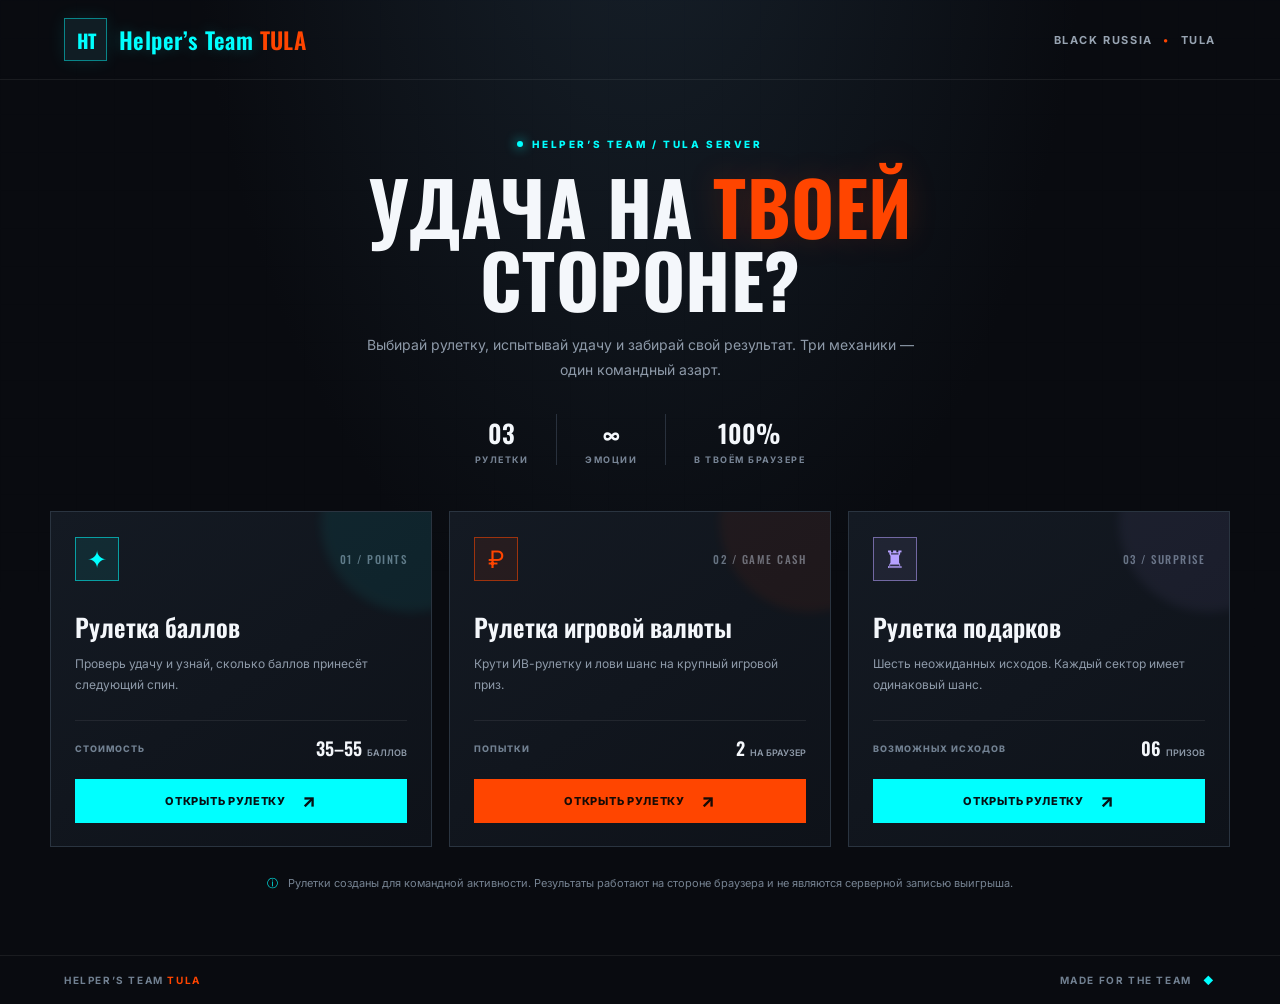
==== index.html @ ea2388be "Initial commit" ====
<!doctype html>
<html lang="ru">
<head>
  <meta charset="utf-8"><meta name="viewport" content="width=device-width,initial-scale=1">
  <meta name="theme-color" content="#090b10"><meta name="description" content="Helper’s Team TULA — игровые рулетки команды помощников BLACK RUSSIA TULA.">
  <title>Helper’s Team TULA — рулетки</title><link rel="stylesheet" href="css/style.css">
  <link rel="preconnect" href="https://fonts.googleapis.com"><link href="https://fonts.googleapis.com/css2?family=Oswald:wght@400;500;600;700&family=Inter:wght@400;500;600;700&display=swap" rel="stylesheet">
  <script defer src="js/main.js"></script>
</head>
<body>
<header class="site-header"><a class="brand" href="index.html" aria-label="Helper’s Team TULA — главная"><span class="logo-slot"><img src="assets/logo.png" alt="Логотип команды" onerror="this.style.display='none';this.nextElementSibling.style.display='grid'"><span class="logo-fallback">HT</span></span><span class="brand-name"><span>Helper’s Team</span> <b>TULA</b></span></a><span class="header-tag">BLACK RUSSIA <i>•</i> TULA</span></header>
<main class="home-wrap">
  <section class="hero"><div class="eyebrow"><span class="pulse"></span> HELPER’S TEAM / TULA SERVER</div><h1>УДАЧА НА <span>ТВОЕЙ</span><br>СТОРОНЕ?</h1><p class="hero-copy">Выбирай рулетку, испытывай удачу и забирай свой результат. Три механики — один командный азарт.</p><div class="hero-stats"><div><strong>03</strong><span>РУЛЕТКИ</span></div><div><strong>∞</strong><span>ЭМОЦИИ</span></div><div><strong>100%</strong><span>В ТВОЁМ БРАУЗЕРЕ</span></div></div></section>
  <section class="roulette-grid" aria-label="Выбор рулетки">
    <article class="roulette-card points-card"><div class="card-top"><span class="card-icon">✦</span><span class="card-index">01 / POINTS</span></div><h2>Рулетка баллов</h2><p>Проверь удачу и узнай, сколько баллов принесёт следующий спин.</p><div class="card-meta"><span>СТОИМОСТЬ</span><strong>35–55 <small>БАЛЛОВ</small></strong></div><a class="button button-cyan" href="points.html">Открыть рулетку <span>↗</span></a></article>
    <article class="roulette-card currency-card"><div class="card-top"><span class="card-icon">₽</span><span class="card-index">02 / GAME CASH</span></div><h2>Рулетка игровой валюты</h2><p>Крути ИВ-рулетку и лови шанс на крупный игровой приз.</p><div class="card-meta"><span>ПОПЫТКИ</span><strong>2 <small>НА БРАУЗЕР</small></strong></div><a class="button button-orange" href="currency.html">Открыть рулетку <span>↗</span></a></article>
    <article class="roulette-card gifts-card"><div class="card-top"><span class="card-icon">♜</span><span class="card-index">03 / SURPRISE</span></div><h2>Рулетка подарков</h2><p>Шесть неожиданных исходов. Каждый сектор имеет одинаковый шанс.</p><div class="card-meta"><span>ВОЗМОЖНЫХ ИСХОДОВ</span><strong>06 <small>ПРИЗОВ</small></strong></div><a class="button button-cyan" href="gifts.html">Открыть рулетку <span>↗</span></a></article>
  </section>
  <p class="home-note"><span>ⓘ</span> Рулетки созданы для командной активности. Результаты работают на стороне браузера и не являются серверной записью выигрыша.</p>
</main><footer class="site-footer"><span>HELPER’S TEAM <b>TULA</b></span><span>MADE FOR THE TEAM <i>◆</i></span></footer>
</body></html>
---- css/style.css ----
:root{--bg:#090b10;--panel:#11151d;--panel2:#151b24;--cyan:#00ffff;--orange:#ff4500;--white:#f4f7fb;--muted:#8e9aa9;--line:#29313d;--font-head:'Oswald',Impact,sans-serif;--font-body:'Inter',Arial,sans-serif}*{box-sizing:border-box}html{scroll-behavior:smooth}body{margin:0;background:radial-gradient(ellipse at 50% -20%,#17212b 0,transparent 50%),var(--bg);color:var(--white);font-family:var(--font-body);min-height:100vh;display:flex;flex-direction:column}body:before{content:"";position:fixed;inset:0;pointer-events:none;opacity:.18;background-image:linear-gradient(#202a351f 1px,transparent 1px),linear-gradient(90deg,#202a351f 1px,transparent 1px);background-size:38px 38px;mask-image:linear-gradient(to bottom,black,transparent 80%)}a{color:inherit;text-decoration:none}button{font:inherit}.site-header,.site-footer{position:relative;z-index:1;display:flex;align-items:center;justify-content:space-between;padding:18px clamp(18px,5vw,72px);border-bottom:1px solid #ffffff12}.site-footer{margin-top:auto;border-top:1px solid #ffffff12;border-bottom:0;color:#718091;font-size:10px;font-weight:700;letter-spacing:1.6px}.site-footer b{color:var(--orange)}.site-footer i{color:var(--cyan);font-style:normal;margin-left:8px}.brand{display:flex;align-items:center;gap:12px}.logo-slot{width:43px;height:43px;border:1px solid #00ffff75;background:#101d24;display:grid;place-items:center;position:relative;overflow:hidden;flex:none;box-shadow:0 0 18px #00ffff18}.logo-slot img{width:100%;height:100%;object-fit:contain}.logo-fallback{display:none;place-items:center;color:var(--cyan);font:700 19px var(--font-head);letter-spacing:-1px}.brand-name{font:600 clamp(17px,2vw,23px) var(--font-head);letter-spacing:.4px}.brand-name span{color:var(--cyan);text-shadow:0 0 15px #00ffff35}.brand-name b{color:var(--orange);font-weight:600}.header-tag,.back-link{font-size:11px;letter-spacing:1.6px;font-weight:700;color:#98a4b2}.header-tag i{font-style:normal;color:var(--orange);padding:0 6px}.back-link{border:1px solid var(--line);padding:11px 15px;transition:.2s}.back-link:hover{border-color:var(--cyan);color:var(--cyan)}.home-wrap,.page-wrap{position:relative;z-index:1;width:min(1180px,calc(100% - 40px));margin:0 auto;padding:58px 0 62px}.hero{max-width:720px;margin:0 auto 46px;text-align:center}.eyebrow{color:var(--cyan);font-size:10px;font-weight:800;letter-spacing:2.6px;display:flex;align-items:center;justify-content:center;gap:9px}.pulse{width:6px;height:6px;border-radius:50%;background:var(--cyan);box-shadow:0 0 12px var(--cyan)}h1,h2,p{margin-top:0}.hero h1,.page-heading h1{font:700 clamp(40px,7vw,74px)/.98 var(--font-head);letter-spacing:.5px;margin:20px 0 17px}.hero h1 span{color:var(--orange);text-shadow:0 0 30px #ff45002b}.hero-copy,.page-heading p{color:var(--muted);font-size:14px;line-height:1.8;max-width:560px;margin:0 auto}.hero-stats{display:flex;justify-content:center;gap:0;margin-top:32px}.hero-stats div{padding:0 28px;border-right:1px solid var(--line);display:flex;flex-direction:column;gap:3px}.hero-stats div:last-child{border:0}.hero-stats strong{font:600 25px var(--font-head);color:var(--white)}.hero-stats span{font-size:9px;color:#788596;letter-spacing:1.5px;font-weight:700}.roulette-grid{display:grid;grid-template-columns:repeat(3,minmax(0,1fr));gap:17px}.roulette-card{--glow:var(--cyan);background:linear-gradient(145deg,#141a23,#0e1219);border:1px solid #2a3440;padding:25px 24px 23px;position:relative;overflow:hidden;transition:transform .25s,border-color .25s,box-shadow .25s;display:flex;flex-direction:column;min-height:320px}.roulette-card:before{content:"";position:absolute;top:-80px;right:-70px;width:180px;height:180px;border-radius:50%;background:var(--glow);opacity:.06;filter:blur(5px);transition:opacity .25s}.roulette-card:hover{transform:translateY(-6px);border-color:var(--glow);box-shadow:0 12px 35px #0008,0 0 22px color-mix(in srgb,var(--glow) 12%,transparent)}.roulette-card:hover:before{opacity:.16}.currency-card{--glow:var(--orange)}.gifts-card{--glow:#b6a1ff}.card-top{display:flex;justify-content:space-between;align-items:center}.card-icon{display:grid;place-items:center;width:44px;height:44px;border:1px solid color-mix(in srgb,var(--glow) 55%,transparent);color:var(--glow);font-size:24px;background:color-mix(in srgb,var(--glow) 8%,transparent)}.card-index{font:500 11px var(--font-head);letter-spacing:1.5px;color:#667382}.roulette-card h2{font:600 25px var(--font-head);margin:27px 0 9px}.roulette-card p{color:var(--muted);font-size:12px;line-height:1.7;margin-bottom:24px;min-height:42px}.card-meta{display:flex;justify-content:space-between;align-items:center;border-top:1px solid #ffffff12;padding:14px 0 18px;margin-top:auto}.card-meta>span{font-size:9px;color:#718091;font-weight:800;letter-spacing:1px}.card-meta strong{font:600 18px var(--font-head)}.card-meta small{font:600 9px var(--font-body);color:var(--muted)}.button{border:1px solid var(--cyan);background:var(--cyan);color:#071115;min-height:44px;padding:12px 16px;display:inline-flex;justify-content:center;align-items:center;gap:16px;font-size:11px;font-weight:800;letter-spacing:.7px;text-transform:uppercase;cursor:pointer;transition:transform .2s,box-shadow .2s,background .2s,color .2s}.button span{font-size:18px;line-height:10px}.button:hover:not(:disabled){transform:translateY(-2px);box-shadow:0 0 24px #00ffff30}.button:active:not(:disabled){transform:translateY(0)}.button:focus-visible,.type-card:focus-visible,.back-link:focus-visible,a:focus-visible,.modal-close:focus-visible{outline:2px solid #fff;outline-offset:4px}.button-orange{background:var(--orange);border-color:var(--orange);color:#170b06}.button-orange:hover:not(:disabled){box-shadow:0 0 24px #ff450035}.button:disabled{opacity:.35;cursor:not-allowed;filter:grayscale(.5)}.home-note{color:#768392;font-size:11px;line-height:1.6;text-align:center;margin:28px 0 0}.home-note span{color:var(--cyan);margin-right:7px}.page-wrap{padding-top:45px}.page-heading{text-align:center;margin-bottom:32px}.page-heading .eyebrow{justify-content:center}.page-heading h1{font-size:clamp(36px,5.5vw,56px);margin:13px 0}.cyan-text{color:var(--cyan);text-shadow:0 0 22px #00ffff20}.orange-text{color:var(--orange);text-shadow:0 0 22px #ff450020}.orange-eyebrow{color:var(--orange)}.type-grid{display:grid;grid-template-columns:repeat(3,minmax(0,1fr));gap:12px;margin-bottom:20px}.type-card{border:1px solid var(--line);background:#10151d;color:var(--white);text-align:left;padding:19px 20px;cursor:pointer;min-width:0;transition:.2s;position:relative}.type-card:hover{border-color:#6d7b8b;background:#141b24}.type-card.selected{border-color:var(--cyan);background:linear-gradient(140deg,#0c2529,#111820);box-shadow:inset 0 0 0 1px #00ffff22,0 0 20px #00ffff0b}.orange-type.selected{border-color:var(--orange);background:linear-gradient(140deg,#2b1710,#111820);box-shadow:inset 0 0 0 1px #ff450022}.type-label{display:block;font-size:9px;font-weight:800;letter-spacing:1.7px;color:var(--cyan);margin-bottom:12px}.orange-type .type-label{color:var(--orange)}.type-card strong{display:block;font:600 29px var(--font-head);margin-bottom:5px}.type-card strong small{font:600 10px var(--font-body);color:var(--muted)}.type-card>span:nth-of-type(2){font-size:11px;color:#c0c8d1}.type-card p{font-size:11px;color:var(--muted);line-height:1.6;margin:12px 0 0}.game-layout{display:grid;grid-template-columns:minmax(0,1.55fr) minmax(260px,.85fr);gap:18px}.game-panel,.rules-panel,.gift-control{background:linear-gradient(145deg,#141a23,#0e1219);border:1px solid #29333f;padding:24px}.panel-label{font-size:9px;font-weight:800;letter-spacing:1.8px;color:#7d8998;display:flex;justify-content:space-between;gap:12px;align-items:center}.live-dot{font-size:9px;color:var(--cyan);white-space:nowrap}.orange-live{color:var(--orange)}.number-stage{height:285px;position:relative;display:flex;flex-direction:column;align-items:center;justify-content:center;overflow:hidden;margin:14px 0}.stage-ring{position:absolute;width:235px;height:235px;border:1px solid #00ffff2c;border-radius:50%;box-shadow:inset 0 0 45px #00ffff08,0 0 35px #00ffff08}.stage-ring:before,.stage-ring:after{content:"";position:absolute;inset:13px;border:1px dashed #00ffff2b;border-radius:50%}.stage-ring:after{inset:29px;border-style:solid;border-color:#00ffff14}.orange-stage .stage-ring{border-color:#ff45003b;box-shadow:inset 0 0 45px #ff450008,0 0 35px #ff450008}.orange-stage .stage-ring:before{border-color:#ff45002b}.stage-value{position:relative;z-index:1;font:700 clamp(58px,8vw,88px)/1 var(--font-head);color:var(--cyan);text-shadow:0 0 28px #00ffff4a;max-width:100%;overflow-wrap:anywhere;text-align:center}.currency-value{color:var(--orange);text-shadow:0 0 28px #ff45004a;font-size:clamp(42px,6vw,68px)}.stage-caption{position:relative;z-index:1;font-size:9px;letter-spacing:2.3px;color:#9ba7b5;font-weight:800;margin-top:13px}.stage-ticker{position:relative;z-index:1;margin-top:22px;font:500 10px var(--font-head);letter-spacing:2px;color:#647383}.spinning .stage-ring{animation:orbit 1s linear infinite}.spinning .stage-value{animation:flicker .12s linear infinite}@keyframes orbit{to{transform:rotate(360deg)}}@keyframes flicker{50%{opacity:.6;transform:scale(.98)}}.button-row{text-align:center}.button-large{min-width:min(290px,100%);min-height:50px}.status-line{font-size:11px;line-height:1.6;color:#8794a3;text-align:center;margin:15px 0 0;min-height:18px}.rules-panel h2,.prize-list h2{font:600 24px var(--font-head);margin:17px 0 15px}.rules-list{padding-left:17px;margin:0 0 22px;color:#a5b0bd;font-size:11px;line-height:1.8}.rules-list li{padding-left:4px;margin-bottom:8px}.rules-list li::marker{color:var(--cyan)}.orange-panel+.rules-panel .rules-list li::marker{color:var(--orange)}.rule-chip{border-top:1px solid #ffffff12;padding:13px 0;display:flex;flex-direction:column;gap:6px}.rule-chip span{font-size:9px;letter-spacing:1.4px;color:#7b8898;font-weight:800}.rule-chip strong{font:500 17px var(--font-head)}.text-link{display:inline-block;margin-top:12px;font-size:10px;font-weight:700;color:var(--cyan)}.text-link:hover{text-decoration:underline}.orange-panel{border-color:#553024}.attempt-box{display:flex;align-items:center;gap:15px;padding:14px;background:#24170f;border:1px solid #ff45002b;margin:18px 0}.attempt-box strong{font:700 36px var(--font-head);color:var(--orange)}.attempt-box span{font-size:9px;letter-spacing:1.3px;font-weight:800;color:#b4a29b}.notice{background:#211912;border-left:2px solid var(--orange);padding:12px;color:#b7a49a;font-size:10px;line-height:1.7;margin:0 0 18px}.notice b{color:#ff9a70}.gift-game{display:grid;grid-template-columns:minmax(0,1.05fr) minmax(300px,.95fr);gap:24px;align-items:start}.wheel-column{display:flex;flex-direction:column;align-items:center;padding:12px 0 0}.wheel-frame{width:min(430px,100%);aspect-ratio:1;position:relative;border-radius:50%;padding:10px;background:linear-gradient(135deg,#3b4a55,#121820 40%,#596a77);box-shadow:0 0 0 1px #7a8a9740,0 0 45px #00ffff0b,0 22px 45px #0008}.gift-wheel{width:100%;height:100%;border-radius:50%;position:relative;border:3px solid #0b1016;overflow:hidden;background:conic-gradient(from -30deg,#00ffff 0deg 60deg,#ff4500 60deg 120deg,#273b4b 120deg 180deg,#b7a2ff 180deg 240deg,#e4e8ee 240deg 300deg,#1c2a36 300deg 360deg);transition:transform 5s cubic-bezier(.12,.68,.08,1)}.gift-wheel:before{content:"";position:absolute;inset:0;background:repeating-conic-gradient(from -30deg,transparent 0deg 59.3deg,#080b10 59.3deg 60deg);z-index:1}.wheel-center{position:absolute;z-index:3;left:50%;top:50%;transform:translate(-50%,-50%);width:22%;aspect-ratio:1;border-radius:50%;background:#0a0e14;border:3px solid #8b9aa6;box-shadow:0 0 0 5px #101820,0 0 22px #00ffff30;display:flex;align-items:center;justify-content:center;flex-direction:column;color:var(--cyan);font:700 24px var(--font-head)}.wheel-center small{font:700 7px var(--font-body);letter-spacing:2px;color:var(--orange)}.wheel-pointer{position:relative;z-index:4;width:0;height:0;border-left:15px solid transparent;border-right:15px solid transparent;border-top:30px solid var(--orange);filter:drop-shadow(0 0 8px #ff450080);margin-bottom:-4px}.wheel-legend{display:flex;flex-direction:column;align-items:center;gap:8px;margin-top:18px;font-size:10px;color:#83909e;text-align:center}.wheel-legend span:first-child{color:#c5d0da}.wheel-legend i{display:inline-block;width:7px;height:7px;border-radius:50%;background:var(--cyan);margin-right:6px}.gift-control{padding:25px}.gift-result{padding:25px 5px 23px;text-align:center;border-bottom:1px solid #ffffff12;margin-bottom:20px}.result-kicker{font-size:9px;letter-spacing:2px;color:#778595;font-weight:800}.gift-result strong{display:block;font:600 clamp(24px,3vw,35px)/1.15 var(--font-head);margin:16px 0 10px;color:var(--cyan)}.gift-result p{color:#8e9aa9;font-size:11px;line-height:1.7;margin:0}.prize-list{margin-top:27px}.prize-list h2{font-size:20px}.prize-list ol{list-style:none;padding:0;margin:0;display:grid;gap:7px;counter-reset:prize}.prize-list li{counter-increment:prize;display:flex;gap:10px;align-items:flex-start;font-size:10px;line-height:1.5;color:#aab5c1;padding:8px;background:#ffffff04;border:1px solid #ffffff0b}.prize-list li:before{content:counter(prize,decimal-leading-zero);color:var(--cyan);font:600 12px var(--font-head);min-width:22px}.rules-strip{display:flex;gap:18px;align-items:flex-start;border:1px solid #26313d;background:#10151d;padding:16px 19px;margin-top:24px;color:#9ba7b4;font-size:10px;line-height:1.7}.rules-strip b{color:var(--cyan);letter-spacing:1.5px;white-space:nowrap}.result-modal{background:#111821;color:var(--white);border:1px solid #00ffff6b;padding:35px;width:min(440px,calc(100% - 32px));text-align:center;box-shadow:0 0 70px #00ffff18}.result-modal::backdrop{background:#020408d9;backdrop-filter:blur(6px)}.modal-close{position:absolute;right:12px;top:8px;background:transparent;border:0;color:#a6b2bf;font-size:28px;cursor:pointer}.modal-kicker{font-size:9px;letter-spacing:2px;color:var(--cyan);font-weight:800}.modal-spark{font-size:36px;color:var(--orange);margin:18px 0 5px;text-shadow:0 0 22px #ff450050}.result-modal h2{font:600 29px/1.2 var(--font-head);margin:0 0 12px}.result-modal p{font-size:11px;line-height:1.7;color:#94a0af;margin-bottom:22px}.result-modal .button{width:100%}.confetti{animation:pop .5s ease-out}@keyframes pop{0%{transform:scale(.75);opacity:.3}70%{transform:scale(1.06)}100%{transform:scale(1);opacity:1}}@media(max-width:850px){.roulette-grid{grid-template-columns:1fr;max-width:560px;margin:auto}.roulette-card{min-height:275px}.hero{margin-bottom:35px}.game-layout{grid-template-columns:1fr}.rules-panel{display:grid;grid-template-columns:1fr 1fr;column-gap:22px}.rules-panel>.panel-label,.rules-panel h2,.rules-panel .rules-list,.rules-panel .notice,.rules-panel .attempt-box,.rules-panel .text-link{grid-column:1/-1}.gift-game{grid-template-columns:1fr;max-width:620px;margin:auto}.wheel-frame{width:min(390px,90vw)}.gift-control{width:100%}}@media(max-width:600px){.site-header{padding:13px 16px}.header-tag{display:none}.logo-slot{width:36px;height:36px}.brand-name{font-size:18px}.back-link{font-size:9px;padding:10px}.home-wrap,.page-wrap{width:calc(100% - 28px);padding:38px 0 42px}.hero h1{font-size:42px}.hero-copy{font-size:12px}.hero-stats div{padding:0 12px}.hero-stats strong{font-size:21px}.hero-stats span{font-size:7px;letter-spacing:.8px}.roulette-card{padding:20px;min-height:270px}.page-heading h1{font-size:38px}.page-heading p{font-size:12px}.type-grid{grid-template-columns:1fr;gap:8px}.type-card{padding:15px 17px}.type-card strong{font-size:25px}.type-card p{margin-top:7px}.game-panel,.rules-panel,.gift-control{padding:18px}.number-stage{height:245px}.stage-ring{width:205px;height:205px}.stage-value{font-size:64px}.currency-value{font-size:40px}.rules-panel{display:block}.attempt-box{margin-top:16px}.gift-game{gap:20px}.wheel-frame{width:min(340px,88vw);padding:7px}.wheel-center{font-size:20px}.wheel-pointer{border-left-width:12px;border-right-width:12px;border-top-width:24px}.rules-strip{display:block}.rules-strip b{display:block;margin-bottom:6px}.site-footer{padding:17px 14px;font-size:8px;letter-spacing:.7px}.site-footer span:last-child{max-width:45%;text-align:right}}@media(prefers-reduced-motion:reduce){*,*:before,*:after{animation-duration:.01ms!important;animation-iteration-count:1!important;scroll-behavior:auto!important;transition-duration:.01ms!important}}
.wheel-labels{position:absolute;inset:0;width:100%;height:100%;z-index:2;overflow:visible;pointer-events:none}.wheel-label{font:700 10px Inter,Arial,sans-serif;fill:#071015;paint-order:stroke;stroke:#ffffff40;stroke-width:.4px}.wheel-label:nth-child(2n){fill:#fff}.wheel-label:nth-child(4){fill:#151020}.wheel-label:nth-child(5){fill:#151a20}
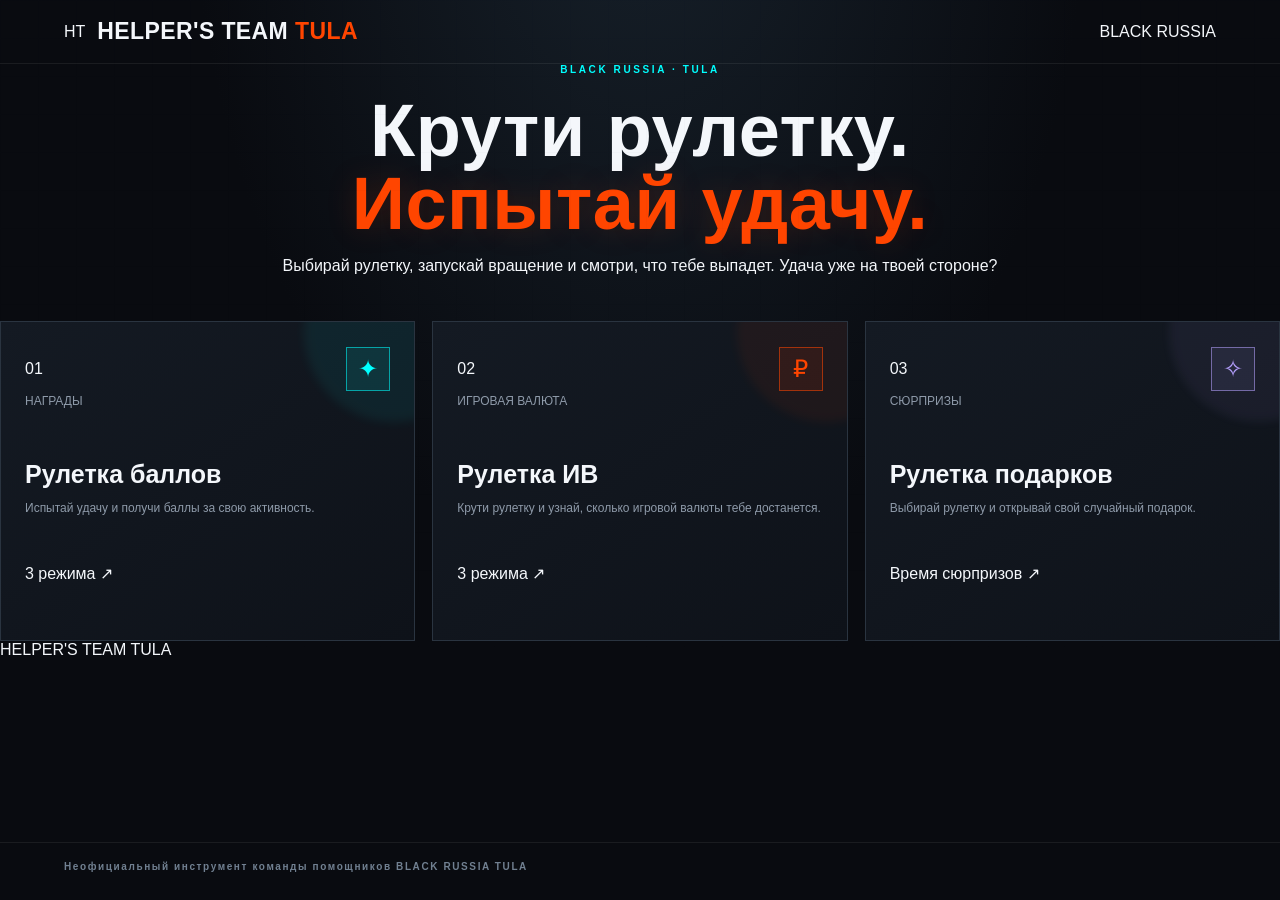
==== commit 65aa6c5c: "Update index.html" ====
--- a/index.html
+++ b/index.html
@@ -1,21 +1,91 @@
-<!doctype html>
+<!DOCTYPE html>
 <html lang="ru">
 <head>
-  <meta charset="utf-8"><meta name="viewport" content="width=device-width,initial-scale=1">
-  <meta name="theme-color" content="#090b10"><meta name="description" content="Helper’s Team TULA — игровые рулетки команды помощников BLACK RUSSIA TULA.">
-  <title>Helper’s Team TULA — рулетки</title><link rel="stylesheet" href="css/style.css">
-  <link rel="preconnect" href="https://fonts.googleapis.com"><link href="https://fonts.googleapis.com/css2?family=Oswald:wght@400;500;600;700&family=Inter:wght@400;500;600;700&display=swap" rel="stylesheet">
-  <script defer src="js/main.js"></script>
+  <meta charset="UTF-8">
+  <meta name="viewport" content="width=device-width, initial-scale=1.0">
+  <meta name="theme-color" content="#100d16">
+  <title>Helper's Team TULA — Рулетки</title>
+  <link rel="stylesheet" href="css/style.css">
 </head>
 <body>
-<header class="site-header"><a class="brand" href="index.html" aria-label="Helper’s Team TULA — главная"><span class="logo-slot"><img src="assets/logo.png" alt="Логотип команды" onerror="this.style.display='none';this.nextElementSibling.style.display='grid'"><span class="logo-fallback">HT</span></span><span class="brand-name"><span>Helper’s Team</span> <b>TULA</b></span></a><span class="header-tag">BLACK RUSSIA <i>•</i> TULA</span></header>
-<main class="home-wrap">
-  <section class="hero"><div class="eyebrow"><span class="pulse"></span> HELPER’S TEAM / TULA SERVER</div><h1>УДАЧА НА <span>ТВОЕЙ</span><br>СТОРОНЕ?</h1><p class="hero-copy">Выбирай рулетку, испытывай удачу и забирай свой результат. Три механики — один командный азарт.</p><div class="hero-stats"><div><strong>03</strong><span>РУЛЕТКИ</span></div><div><strong>∞</strong><span>ЭМОЦИИ</span></div><div><strong>100%</strong><span>В ТВОЁМ БРАУЗЕРЕ</span></div></div></section>
-  <section class="roulette-grid" aria-label="Выбор рулетки">
-    <article class="roulette-card points-card"><div class="card-top"><span class="card-icon">✦</span><span class="card-index">01 / POINTS</span></div><h2>Рулетка баллов</h2><p>Проверь удачу и узнай, сколько баллов принесёт следующий спин.</p><div class="card-meta"><span>СТОИМОСТЬ</span><strong>35–55 <small>БАЛЛОВ</small></strong></div><a class="button button-cyan" href="points.html">Открыть рулетку <span>↗</span></a></article>
-    <article class="roulette-card currency-card"><div class="card-top"><span class="card-icon">₽</span><span class="card-index">02 / GAME CASH</span></div><h2>Рулетка игровой валюты</h2><p>Крути ИВ-рулетку и лови шанс на крупный игровой приз.</p><div class="card-meta"><span>ПОПЫТКИ</span><strong>2 <small>НА БРАУЗЕР</small></strong></div><a class="button button-orange" href="currency.html">Открыть рулетку <span>↗</span></a></article>
-    <article class="roulette-card gifts-card"><div class="card-top"><span class="card-icon">♜</span><span class="card-index">03 / SURPRISE</span></div><h2>Рулетка подарков</h2><p>Шесть неожиданных исходов. Каждый сектор имеет одинаковый шанс.</p><div class="card-meta"><span>ВОЗМОЖНЫХ ИСХОДОВ</span><strong>06 <small>ПРИЗОВ</small></strong></div><a class="button button-cyan" href="gifts.html">Открыть рулетку <span>↗</span></a></article>
-  </section>
-  <p class="home-note"><span>ⓘ</span> Рулетки созданы для командной активности. Результаты работают на стороне браузера и не являются серверной записью выигрыша.</p>
-</main><footer class="site-footer"><span>HELPER’S TEAM <b>TULA</b></span><span>MADE FOR THE TEAM <i>◆</i></span></footer>
-</body></html>+  <header class="site-header">
+    <a class="brand" href="index.html">
+      <span class="brand-mark">HT</span>
+      <span class="brand-name">HELPER'S TEAM <b>TULA</b></span>
+    </a>
+    <span class="header-label">BLACK RUSSIA</span>
+  </header>
+
+  <main class="container">
+    <section class="hero">
+      <p class="eyebrow">BLACK RUSSIA · TULA</p>
+      <h1>Крути рулетку.
+<span>Испытай удачу.</span></h1>
+      <p class="hero-description">
+        Выбирай рулетку, запускай вращение и смотри, что тебе выпадет.
+        Удача уже на твоей стороне?
+      </p>
+    </section>
+
+    <section class="roulette-grid" aria-label="Выбор рулетки">
+      <a class="roulette-card points-card" href="points.html">
+        <div class="card-top">
+          <span class="card-number">01</span>
+          <span class="card-icon" aria-hidden="true">✦</span>
+        </div>
+        <div class="card-content">
+          <p class="card-category">НАГРАДЫ</p>
+          <h2>Рулетка баллов</h2>
+          <p>Испытай удачу и получи баллы за свою активность.</p>
+        </div>
+        <div class="card-bottom">
+          <span>3 режима</span>
+          <span class="card-arrow" aria-hidden="true">↗</span>
+        </div>
+      </a>
+
+      <a class="roulette-card currency-card" href="currency.html">
+        <div class="card-top">
+          <span class="card-number">02</span>
+          <span class="card-icon" aria-hidden="true">₽</span>
+        </div>
+        <div class="card-content">
+          <p class="card-category">ИГРОВАЯ ВАЛЮТА</p>
+          <h2>Рулетка ИВ</h2>
+          <p>Крути рулетку и узнай, сколько игровой валюты тебе достанется.</p>
+        </div>
+        <div class="card-bottom">
+          <span>3 режима</span>
+          <span class="card-arrow" aria-hidden="true">↗</span>
+        </div>
+      </a>
+
+      <a class="roulette-card gifts-card" href="gifts.html">
+        <div class="card-top">
+          <span class="card-number">03</span>
+          <span class="card-icon" aria-hidden="true">✧</span>
+        </div>
+        <div class="card-content">
+          <p class="card-category">СЮРПРИЗЫ</p>
+          <h2>Рулетка подарков</h2>
+          <p>Выбирай рулетку и открывай свой случайный подарок.</p>
+        </div>
+        <div class="card-bottom">
+          <span>Время сюрпризов</span>
+          <span class="card-arrow" aria-hidden="true">↗</span>
+        </div>
+      </a>
+    </section>
+
+    <section class="home-footer">
+      <span class="footer-line"></span>
+      <p>HELPER'S TEAM TULA</p>
+      <span class="footer-line"></span>
+    </section>
+  </main>
+
+  <footer class="site-footer">
+    <p>Неофициальный инструмент команды помощников BLACK RUSSIA TULA</p>
+  </footer>
+</body>
+</html>
--- a/css/style.css
+++ b/css/style.css
@@ -1,2 +1,38 @@
  :root{--bg:#090b10;--panel:#11151d;--panel2:#151b24;--cyan:#00ffff;--orange:#ff4500;--white:#f4f7fb;--muted:#8e9aa9;--line:#29313d;--font-head:'Oswald',Impact,sans-serif;--font-body:'Inter',Arial,sans-serif}*{box-sizing:border-box}html{scroll-behavior:smooth}body{margin:0;background:radial-gradient(ellipse at 50% -20%,#17212b 0,transparent 50%),var(--bg);color:var(--white);font-family:var(--font-body);min-height:100vh;display:flex;flex-direction:column}body:before{content:"";position:fixed;inset:0;pointer-events:none;opacity:.18;background-image:linear-gradient(#202a351f 1px,transparent 1px),linear-gradient(90deg,#202a351f 1px,transparent 1px);background-size:38px 38px;mask-image:linear-gradient(to bottom,black,transparent 80%)}a{color:inherit;text-decoration:none}button{font:inherit}.site-header,.site-footer{position:relative;z-index:1;display:flex;align-items:center;justify-content:space-between;padding:18px clamp(18px,5vw,72px);border-bottom:1px solid #ffffff12}.site-footer{margin-top:auto;border-top:1px solid #ffffff12;border-bottom:0;color:#718091;font-size:10px;font-weight:700;letter-spacing:1.6px}.site-footer b{color:var(--orange)}.site-footer i{color:var(--cyan);font-style:normal;margin-left:8px}.brand{display:flex;align-items:center;gap:12px}.logo-slot{width:43px;height:43px;border:1px solid #00ffff75;background:#101d24;display:grid;place-items:center;position:relative;overflow:hidden;flex:none;box-shadow:0 0 18px #00ffff18}.logo-slot img{width:100%;height:100%;object-fit:contain}.logo-fallback{display:none;place-items:center;color:var(--cyan);font:700 19px var(--font-head);letter-spacing:-1px}.brand-name{font:600 clamp(17px,2vw,23px) var(--font-head);letter-spacing:.4px}.brand-name span{color:var(--cyan);text-shadow:0 0 15px #00ffff35}.brand-name b{color:var(--orange);font-weight:600}.header-tag,.back-link{font-size:11px;letter-spacing:1.6px;font-weight:700;color:#98a4b2}.header-tag i{font-style:normal;color:var(--orange);padding:0 6px}.back-link{border:1px solid var(--line);padding:11px 15px;transition:.2s}.back-link:hover{border-color:var(--cyan);color:var(--cyan)}.home-wrap,.page-wrap{position:relative;z-index:1;width:min(1180px,calc(100% - 40px));margin:0 auto;padding:58px 0 62px}.hero{max-width:720px;margin:0 auto 46px;text-align:center}.eyebrow{color:var(--cyan);font-size:10px;font-weight:800;letter-spacing:2.6px;display:flex;align-items:center;justify-content:center;gap:9px}.pulse{width:6px;height:6px;border-radius:50%;background:var(--cyan);box-shadow:0 0 12px var(--cyan)}h1,h2,p{margin-top:0}.hero h1,.page-heading h1{font:700 clamp(40px,7vw,74px)/.98 var(--font-head);letter-spacing:.5px;margin:20px 0 17px}.hero h1 span{color:var(--orange);text-shadow:0 0 30px #ff45002b}.hero-copy,.page-heading p{color:var(--muted);font-size:14px;line-height:1.8;max-width:560px;margin:0 auto}.hero-stats{display:flex;justify-content:center;gap:0;margin-top:32px}.hero-stats div{padding:0 28px;border-right:1px solid var(--line);display:flex;flex-direction:column;gap:3px}.hero-stats div:last-child{border:0}.hero-stats strong{font:600 25px var(--font-head);color:var(--white)}.hero-stats span{font-size:9px;color:#788596;letter-spacing:1.5px;font-weight:700}.roulette-grid{display:grid;grid-template-columns:repeat(3,minmax(0,1fr));gap:17px}.roulette-card{--glow:var(--cyan);background:linear-gradient(145deg,#141a23,#0e1219);border:1px solid #2a3440;padding:25px 24px 23px;position:relative;overflow:hidden;transition:transform .25s,border-color .25s,box-shadow .25s;display:flex;flex-direction:column;min-height:320px}.roulette-card:before{content:"";position:absolute;top:-80px;right:-70px;width:180px;height:180px;border-radius:50%;background:var(--glow);opacity:.06;filter:blur(5px);transition:opacity .25s}.roulette-card:hover{transform:translateY(-6px);border-color:var(--glow);box-shadow:0 12px 35px #0008,0 0 22px color-mix(in srgb,var(--glow) 12%,transparent)}.roulette-card:hover:before{opacity:.16}.currency-card{--glow:var(--orange)}.gifts-card{--glow:#b6a1ff}.card-top{display:flex;justify-content:space-between;align-items:center}.card-icon{display:grid;place-items:center;width:44px;height:44px;border:1px solid color-mix(in srgb,var(--glow) 55%,transparent);color:var(--glow);font-size:24px;background:color-mix(in srgb,var(--glow) 8%,transparent)}.card-index{font:500 11px var(--font-head);letter-spacing:1.5px;color:#667382}.roulette-card h2{font:600 25px var(--font-head);margin:27px 0 9px}.roulette-card p{color:var(--muted);font-size:12px;line-height:1.7;margin-bottom:24px;min-height:42px}.card-meta{display:flex;justify-content:space-between;align-items:center;border-top:1px solid #ffffff12;padding:14px 0 18px;margin-top:auto}.card-meta>span{font-size:9px;color:#718091;font-weight:800;letter-spacing:1px}.card-meta strong{font:600 18px var(--font-head)}.card-meta small{font:600 9px var(--font-body);color:var(--muted)}.button{border:1px solid var(--cyan);background:var(--cyan);color:#071115;min-height:44px;padding:12px 16px;display:inline-flex;justify-content:center;align-items:center;gap:16px;font-size:11px;font-weight:800;letter-spacing:.7px;text-transform:uppercase;cursor:pointer;transition:transform .2s,box-shadow .2s,background .2s,color .2s}.button span{font-size:18px;line-height:10px}.button:hover:not(:disabled){transform:translateY(-2px);box-shadow:0 0 24px #00ffff30}.button:active:not(:disabled){transform:translateY(0)}.button:focus-visible,.type-card:focus-visible,.back-link:focus-visible,a:focus-visible,.modal-close:focus-visible{outline:2px solid #fff;outline-offset:4px}.button-orange{background:var(--orange);border-color:var(--orange);color:#170b06}.button-orange:hover:not(:disabled){box-shadow:0 0 24px #ff450035}.button:disabled{opacity:.35;cursor:not-allowed;filter:grayscale(.5)}.home-note{color:#768392;font-size:11px;line-height:1.6;text-align:center;margin:28px 0 0}.home-note span{color:var(--cyan);margin-right:7px}.page-wrap{padding-top:45px}.page-heading{text-align:center;margin-bottom:32px}.page-heading .eyebrow{justify-content:center}.page-heading h1{font-size:clamp(36px,5.5vw,56px);margin:13px 0}.cyan-text{color:var(--cyan);text-shadow:0 0 22px #00ffff20}.orange-text{color:var(--orange);text-shadow:0 0 22px #ff450020}.orange-eyebrow{color:var(--orange)}.type-grid{display:grid;grid-template-columns:repeat(3,minmax(0,1fr));gap:12px;margin-bottom:20px}.type-card{border:1px solid var(--line);background:#10151d;color:var(--white);text-align:left;padding:19px 20px;cursor:pointer;min-width:0;transition:.2s;position:relative}.type-card:hover{border-color:#6d7b8b;background:#141b24}.type-card.selected{border-color:var(--cyan);background:linear-gradient(140deg,#0c2529,#111820);box-shadow:inset 0 0 0 1px #00ffff22,0 0 20px #00ffff0b}.orange-type.selected{border-color:var(--orange);background:linear-gradient(140deg,#2b1710,#111820);box-shadow:inset 0 0 0 1px #ff450022}.type-label{display:block;font-size:9px;font-weight:800;letter-spacing:1.7px;color:var(--cyan);margin-bottom:12px}.orange-type .type-label{color:var(--orange)}.type-card strong{display:block;font:600 29px var(--font-head);margin-bottom:5px}.type-card strong small{font:600 10px var(--font-body);color:var(--muted)}.type-card>span:nth-of-type(2){font-size:11px;color:#c0c8d1}.type-card p{font-size:11px;color:var(--muted);line-height:1.6;margin:12px 0 0}.game-layout{display:grid;grid-template-columns:minmax(0,1.55fr) minmax(260px,.85fr);gap:18px}.game-panel,.rules-panel,.gift-control{background:linear-gradient(145deg,#141a23,#0e1219);border:1px solid #29333f;padding:24px}.panel-label{font-size:9px;font-weight:800;letter-spacing:1.8px;color:#7d8998;display:flex;justify-content:space-between;gap:12px;align-items:center}.live-dot{font-size:9px;color:var(--cyan);white-space:nowrap}.orange-live{color:var(--orange)}.number-stage{height:285px;position:relative;display:flex;flex-direction:column;align-items:center;justify-content:center;overflow:hidden;margin:14px 0}.stage-ring{position:absolute;width:235px;height:235px;border:1px solid #00ffff2c;border-radius:50%;box-shadow:inset 0 0 45px #00ffff08,0 0 35px #00ffff08}.stage-ring:before,.stage-ring:after{content:"";position:absolute;inset:13px;border:1px dashed #00ffff2b;border-radius:50%}.stage-ring:after{inset:29px;border-style:solid;border-color:#00ffff14}.orange-stage .stage-ring{border-color:#ff45003b;box-shadow:inset 0 0 45px #ff450008,0 0 35px #ff450008}.orange-stage .stage-ring:before{border-color:#ff45002b}.stage-value{position:relative;z-index:1;font:700 clamp(58px,8vw,88px)/1 var(--font-head);color:var(--cyan);text-shadow:0 0 28px #00ffff4a;max-width:100%;overflow-wrap:anywhere;text-align:center}.currency-value{color:var(--orange);text-shadow:0 0 28px #ff45004a;font-size:clamp(42px,6vw,68px)}.stage-caption{position:relative;z-index:1;font-size:9px;letter-spacing:2.3px;color:#9ba7b5;font-weight:800;margin-top:13px}.stage-ticker{position:relative;z-index:1;margin-top:22px;font:500 10px var(--font-head);letter-spacing:2px;color:#647383}.spinning .stage-ring{animation:orbit 1s linear infinite}.spinning .stage-value{animation:flicker .12s linear infinite}@keyframes orbit{to{transform:rotate(360deg)}}@keyframes flicker{50%{opacity:.6;transform:scale(.98)}}.button-row{text-align:center}.button-large{min-width:min(290px,100%);min-height:50px}.status-line{font-size:11px;line-height:1.6;color:#8794a3;text-align:center;margin:15px 0 0;min-height:18px}.rules-panel h2,.prize-list h2{font:600 24px var(--font-head);margin:17px 0 15px}.rules-list{padding-left:17px;margin:0 0 22px;color:#a5b0bd;font-size:11px;line-height:1.8}.rules-list li{padding-left:4px;margin-bottom:8px}.rules-list li::marker{color:var(--cyan)}.orange-panel+.rules-panel .rules-list li::marker{color:var(--orange)}.rule-chip{border-top:1px solid #ffffff12;padding:13px 0;display:flex;flex-direction:column;gap:6px}.rule-chip span{font-size:9px;letter-spacing:1.4px;color:#7b8898;font-weight:800}.rule-chip strong{font:500 17px var(--font-head)}.text-link{display:inline-block;margin-top:12px;font-size:10px;font-weight:700;color:var(--cyan)}.text-link:hover{text-decoration:underline}.orange-panel{border-color:#553024}.attempt-box{display:flex;align-items:center;gap:15px;padding:14px;background:#24170f;border:1px solid #ff45002b;margin:18px 0}.attempt-box strong{font:700 36px var(--font-head);color:var(--orange)}.attempt-box span{font-size:9px;letter-spacing:1.3px;font-weight:800;color:#b4a29b}.notice{background:#211912;border-left:2px solid var(--orange);padding:12px;color:#b7a49a;font-size:10px;line-height:1.7;margin:0 0 18px}.notice b{color:#ff9a70}.gift-game{display:grid;grid-template-columns:minmax(0,1.05fr) minmax(300px,.95fr);gap:24px;align-items:start}.wheel-column{display:flex;flex-direction:column;align-items:center;padding:12px 0 0}.wheel-frame{width:min(430px,100%);aspect-ratio:1;position:relative;border-radius:50%;padding:10px;background:linear-gradient(135deg,#3b4a55,#121820 40%,#596a77);box-shadow:0 0 0 1px #7a8a9740,0 0 45px #00ffff0b,0 22px 45px #0008}.gift-wheel{width:100%;height:100%;border-radius:50%;position:relative;border:3px solid #0b1016;overflow:hidden;background:conic-gradient(from -30deg,#00ffff 0deg 60deg,#ff4500 60deg 120deg,#273b4b 120deg 180deg,#b7a2ff 180deg 240deg,#e4e8ee 240deg 300deg,#1c2a36 300deg 360deg);transition:transform 5s cubic-bezier(.12,.68,.08,1)}.gift-wheel:before{content:"";position:absolute;inset:0;background:repeating-conic-gradient(from -30deg,transparent 0deg 59.3deg,#080b10 59.3deg 60deg);z-index:1}.wheel-center{position:absolute;z-index:3;left:50%;top:50%;transform:translate(-50%,-50%);width:22%;aspect-ratio:1;border-radius:50%;background:#0a0e14;border:3px solid #8b9aa6;box-shadow:0 0 0 5px #101820,0 0 22px #00ffff30;display:flex;align-items:center;justify-content:center;flex-direction:column;color:var(--cyan);font:700 24px var(--font-head)}.wheel-center small{font:700 7px var(--font-body);letter-spacing:2px;color:var(--orange)}.wheel-pointer{position:relative;z-index:4;width:0;height:0;border-left:15px solid transparent;border-right:15px solid transparent;border-top:30px solid var(--orange);filter:drop-shadow(0 0 8px #ff450080);margin-bottom:-4px}.wheel-legend{display:flex;flex-direction:column;align-items:center;gap:8px;margin-top:18px;font-size:10px;color:#83909e;text-align:center}.wheel-legend span:first-child{color:#c5d0da}.wheel-legend i{display:inline-block;width:7px;height:7px;border-radius:50%;background:var(--cyan);margin-right:6px}.gift-control{padding:25px}.gift-result{padding:25px 5px 23px;text-align:center;border-bottom:1px solid #ffffff12;margin-bottom:20px}.result-kicker{font-size:9px;letter-spacing:2px;color:#778595;font-weight:800}.gift-result strong{display:block;font:600 clamp(24px,3vw,35px)/1.15 var(--font-head);margin:16px 0 10px;color:var(--cyan)}.gift-result p{color:#8e9aa9;font-size:11px;line-height:1.7;margin:0}.prize-list{margin-top:27px}.prize-list h2{font-size:20px}.prize-list ol{list-style:none;padding:0;margin:0;display:grid;gap:7px;counter-reset:prize}.prize-list li{counter-increment:prize;display:flex;gap:10px;align-items:flex-start;font-size:10px;line-height:1.5;color:#aab5c1;padding:8px;background:#ffffff04;border:1px solid #ffffff0b}.prize-list li:before{content:counter(prize,decimal-leading-zero);color:var(--cyan);font:600 12px var(--font-head);min-width:22px}.rules-strip{display:flex;gap:18px;align-items:flex-start;border:1px solid #26313d;background:#10151d;padding:16px 19px;margin-top:24px;color:#9ba7b4;font-size:10px;line-height:1.7}.rules-strip b{color:var(--cyan);letter-spacing:1.5px;white-space:nowrap}.result-modal{background:#111821;color:var(--white);border:1px solid #00ffff6b;padding:35px;width:min(440px,calc(100% - 32px));text-align:center;box-shadow:0 0 70px #00ffff18}.result-modal::backdrop{background:#020408d9;backdrop-filter:blur(6px)}.modal-close{position:absolute;right:12px;top:8px;background:transparent;border:0;color:#a6b2bf;font-size:28px;cursor:pointer}.modal-kicker{font-size:9px;letter-spacing:2px;color:var(--cyan);font-weight:800}.modal-spark{font-size:36px;color:var(--orange);margin:18px 0 5px;text-shadow:0 0 22px #ff450050}.result-modal h2{font:600 29px/1.2 var(--font-head);margin:0 0 12px}.result-modal p{font-size:11px;line-height:1.7;color:#94a0af;margin-bottom:22px}.result-modal .button{width:100%}.confetti{animation:pop .5s ease-out}@keyframes pop{0%{transform:scale(.75);opacity:.3}70%{transform:scale(1.06)}100%{transform:scale(1);opacity:1}}@media(max-width:850px){.roulette-grid{grid-template-columns:1fr;max-width:560px;margin:auto}.roulette-card{min-height:275px}.hero{margin-bottom:35px}.game-layout{grid-template-columns:1fr}.rules-panel{display:grid;grid-template-columns:1fr 1fr;column-gap:22px}.rules-panel>.panel-label,.rules-panel h2,.rules-panel .rules-list,.rules-panel .notice,.rules-panel .attempt-box,.rules-panel .text-link{grid-column:1/-1}.gift-game{grid-template-columns:1fr;max-width:620px;margin:auto}.wheel-frame{width:min(390px,90vw)}.gift-control{width:100%}}@media(max-width:600px){.site-header{padding:13px 16px}.header-tag{display:none}.logo-slot{width:36px;height:36px}.brand-name{font-size:18px}.back-link{font-size:9px;padding:10px}.home-wrap,.page-wrap{width:calc(100% - 28px);padding:38px 0 42px}.hero h1{font-size:42px}.hero-copy{font-size:12px}.hero-stats div{padding:0 12px}.hero-stats strong{font-size:21px}.hero-stats span{font-size:7px;letter-spacing:.8px}.roulette-card{padding:20px;min-height:270px}.page-heading h1{font-size:38px}.page-heading p{font-size:12px}.type-grid{grid-template-columns:1fr;gap:8px}.type-card{padding:15px 17px}.type-card strong{font-size:25px}.type-card p{margin-top:7px}.game-panel,.rules-panel,.gift-control{padding:18px}.number-stage{height:245px}.stage-ring{width:205px;height:205px}.stage-value{font-size:64px}.currency-value{font-size:40px}.rules-panel{display:block}.attempt-box{margin-top:16px}.gift-game{gap:20px}.wheel-frame{width:min(340px,88vw);padding:7px}.wheel-center{font-size:20px}.wheel-pointer{border-left-width:12px;border-right-width:12px;border-top-width:24px}.rules-strip{display:block}.rules-strip b{display:block;margin-bottom:6px}.site-footer{padding:17px 14px;font-size:8px;letter-spacing:.7px}.site-footer span:last-child{max-width:45%;text-align:right}}@media(prefers-reduced-motion:reduce){*,*:before,*:after{animation-duration:.01ms!important;animation-iteration-count:1!important;scroll-behavior:auto!important;transition-duration:.01ms!important}}
 .wheel-labels{position:absolute;inset:0;width:100%;height:100%;z-index:2;overflow:visible;pointer-events:none}.wheel-label{font:700 10px Inter,Arial,sans-serif;fill:#071015;paint-order:stroke;stroke:#ffffff40;stroke-width:.4px}.wheel-label:nth-child(2n){fill:#fff}.wheel-label:nth-child(4){fill:#151020}.wheel-label:nth-child(5){fill:#151a20}
+
+/* Убираем блоки с правилами на страницах рулеток */
+.rules-panel,
+.rules-strip {
+  display: none !important;
+}
+
+/* Убираем статистические показатели с главной */
+.hero-stats {
+  display: none !important;
+}
+
+/* Растягиваем игровую панель на освободившееся место */
+.game-layout {
+  grid-template-columns: minmax(0, 1fr);
+  max-width: 850px;
+  margin-left: auto;
+  margin-right: auto;
+}
+
+.game-layout-single {
+  grid-template-columns: minmax(0, 1fr);
+}
+
+/* Мобильная версия */
+max-width: 850px {
+  .game-layout,
+  .game-layout-single {
+    grid-template-columns: minmax(0, 1fr);
+  }
+}
+
+
+
+
+
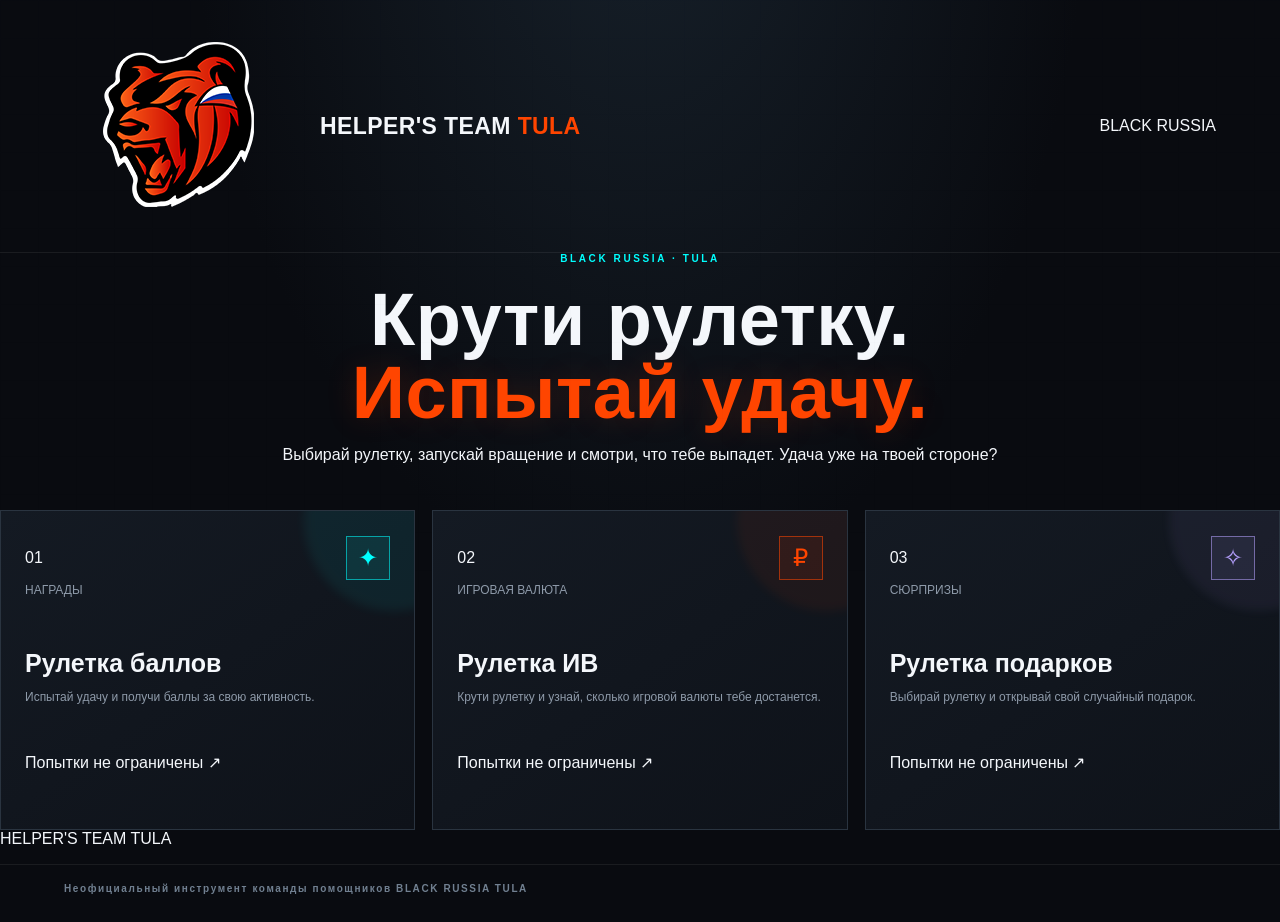
==== commit e71118c0: "Update index.html" ====
--- a/index.html
+++ b/index.html
@@ -9,8 +9,8 @@
 </head>
 <body>
   <header class="site-header">
-    <a class="brand" href="index.html">
-      <span class="brand-mark">HT</span>
+    <a class="brand" href="index.html" aria-label="На главную">
+      <img class="brand-logo" src="logo.png" alt="BLACK RUSSIA">
       <span class="brand-name">HELPER'S TEAM <b>TULA</b></span>
     </a>
     <span class="header-label">BLACK RUSSIA</span>
@@ -39,7 +39,7 @@
           <p>Испытай удачу и получи баллы за свою активность.</p>
         </div>
         <div class="card-bottom">
-          <span>3 режима</span>
+          <span>Попытки не ограничены</span>
           <span class="card-arrow" aria-hidden="true">↗</span>
         </div>
       </a>
@@ -55,7 +55,7 @@
           <p>Крути рулетку и узнай, сколько игровой валюты тебе достанется.</p>
         </div>
         <div class="card-bottom">
-          <span>3 режима</span>
+          <span>Попытки не ограничены</span>
           <span class="card-arrow" aria-hidden="true">↗</span>
         </div>
       </a>
@@ -71,7 +71,7 @@
           <p>Выбирай рулетку и открывай свой случайный подарок.</p>
         </div>
         <div class="card-bottom">
-          <span>Время сюрпризов</span>
+          <span>Попытки не ограничены</span>
           <span class="card-arrow" aria-hidden="true">↗</span>
         </div>
       </a>
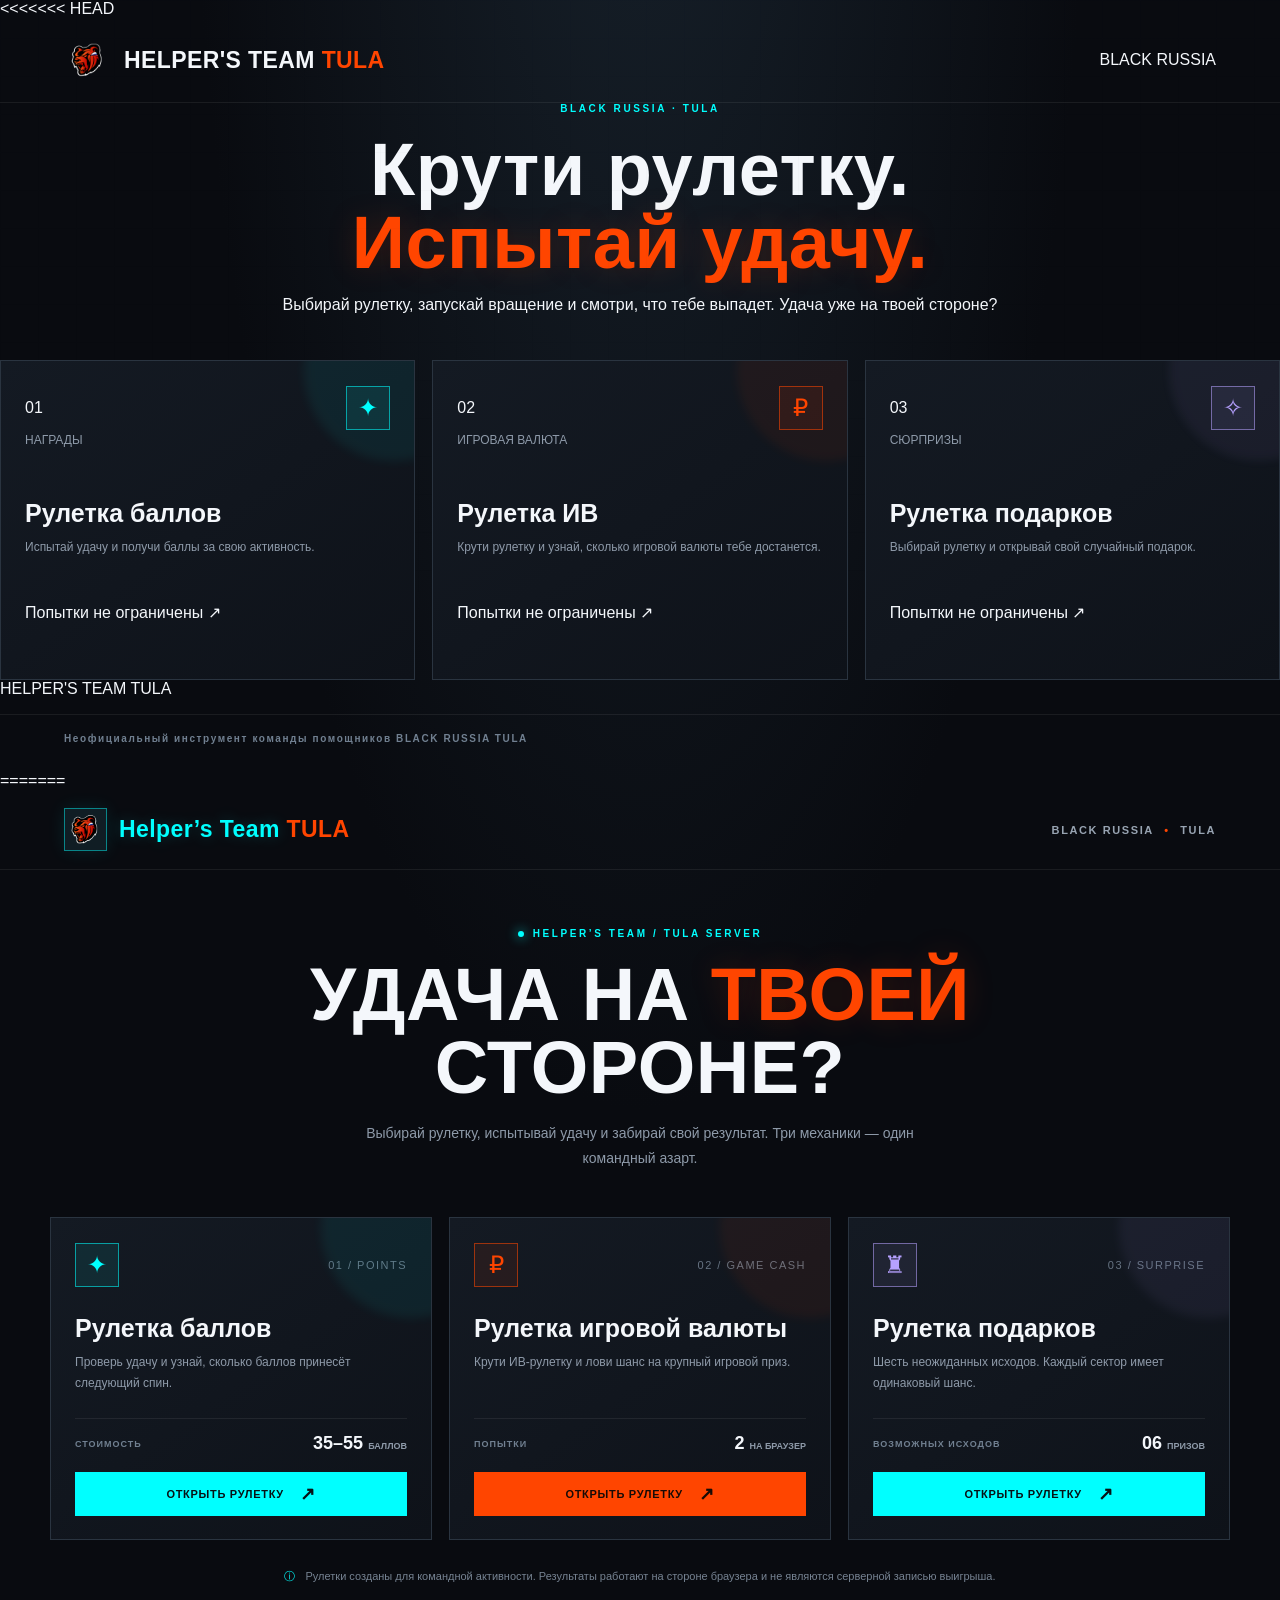
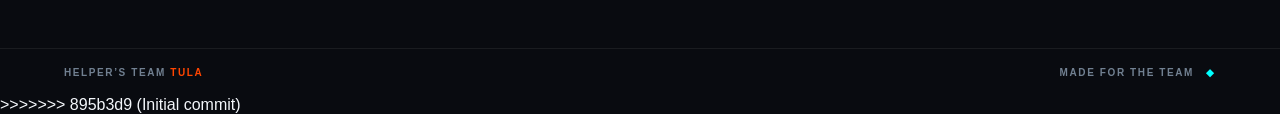
==== commit 57d0855e: "Initial commit" ====
--- a/index.html
+++ b/index.html
@@ -8,6 +8,7 @@
   <link rel="stylesheet" href="css/style.css">
 </head>
 <body>
+<<<<<<< HEAD
   <header class="site-header">
     <a class="brand" href="index.html" aria-label="На главную">
       <img class="brand-logo" src="logo.png" alt="BLACK RUSSIA">
@@ -89,3 +90,16 @@
   </footer>
 </body>
 </html>
+=======
+<header class="site-header"><a class="brand" href="index.html" aria-label="Helper’s Team TULA — главная"><span class="logo-slot"><img src="./logo.png" alt="Логотип команды" onerror="this.style.display='none';this.nextElementSibling.style.display='grid'"><span class="logo-fallback">HT</span></span><span class="brand-name"><span>Helper’s Team</span> <b>TULA</b></span></a><span class="header-tag">BLACK RUSSIA <i>•</i> TULA</span></header>
+<main class="home-wrap">
+  <section class="hero"><div class="eyebrow"><span class="pulse"></span> HELPER’S TEAM / TULA SERVER</div><h1>УДАЧА НА <span>ТВОЕЙ</span><br>СТОРОНЕ?</h1><p class="hero-copy">Выбирай рулетку, испытывай удачу и забирай свой результат. Три механики — один командный азарт.</p><div class="hero-stats"><div><strong>03</strong><span>РУЛЕТКИ</span></div><div><strong>∞</strong><span>ЭМОЦИИ</span></div><div><strong>100%</strong><span>В ТВОЁМ БРАУЗЕРЕ</span></div></div></section>
+  <section class="roulette-grid" aria-label="Выбор рулетки">
+    <article class="roulette-card points-card"><div class="card-top"><span class="card-icon">✦</span><span class="card-index">01 / POINTS</span></div><h2>Рулетка баллов</h2><p>Проверь удачу и узнай, сколько баллов принесёт следующий спин.</p><div class="card-meta"><span>СТОИМОСТЬ</span><strong>35–55 <small>БАЛЛОВ</small></strong></div><a class="button button-cyan" href="points.html">Открыть рулетку <span>↗</span></a></article>
+    <article class="roulette-card currency-card"><div class="card-top"><span class="card-icon">₽</span><span class="card-index">02 / GAME CASH</span></div><h2>Рулетка игровой валюты</h2><p>Крути ИВ-рулетку и лови шанс на крупный игровой приз.</p><div class="card-meta"><span>ПОПЫТКИ</span><strong>2 <small>НА БРАУЗЕР</small></strong></div><a class="button button-orange" href="currency.html">Открыть рулетку <span>↗</span></a></article>
+    <article class="roulette-card gifts-card"><div class="card-top"><span class="card-icon">♜</span><span class="card-index">03 / SURPRISE</span></div><h2>Рулетка подарков</h2><p>Шесть неожиданных исходов. Каждый сектор имеет одинаковый шанс.</p><div class="card-meta"><span>ВОЗМОЖНЫХ ИСХОДОВ</span><strong>06 <small>ПРИЗОВ</small></strong></div><a class="button button-cyan" href="gifts.html">Открыть рулетку <span>↗</span></a></article>
+  </section>
+  <p class="home-note"><span>ⓘ</span> Рулетки созданы для командной активности. Результаты работают на стороне браузера и не являются серверной записью выигрыша.</p>
+</main><footer class="site-footer"><span>HELPER’S TEAM <b>TULA</b></span><span>MADE FOR THE TEAM <i>◆</i></span></footer>
+</body></html>
+>>>>>>> 895b3d9 (Initial commit)
--- a/css/style.css
+++ b/css/style.css
@@ -32,7 +32,48 @@
   }
 }
 
+/* Логотип BLACK RUSSIA вместо текстового HT */
+.brand-logo {
+  display: block;
+  width: 48px;
+  height: 48px;
+  object-fit: contain;
+  flex-shrink: 0;
+}
+
+.brand {
+  display: inline-flex;
+  align-items: center;
+  gap: 12px;
+}
+
+/* Не показываем старые блоки с правилами и статистикой */
+.rules-panel,
+.rules-strip,
+.hero-stats {
+  display: none !important;
+}
+
+/* Карточка игры занимает доступную ширину */
+.game-layout,
+.game-layout-single {
+  grid-template-columns: minmax(0, 1fr);
+  max-width: 850px;
+  margin-left: auto;
+  margin-right: auto;
+}
+
+max-width: 850px {
+  .game-layout,
+  .game-layout-single {
+    grid-template-columns: minmax(0, 1fr);
+  }
+
+  .brand-logo {
+    width: 40px;
+    height: 40px;
+  }
+}
 
 
 
-
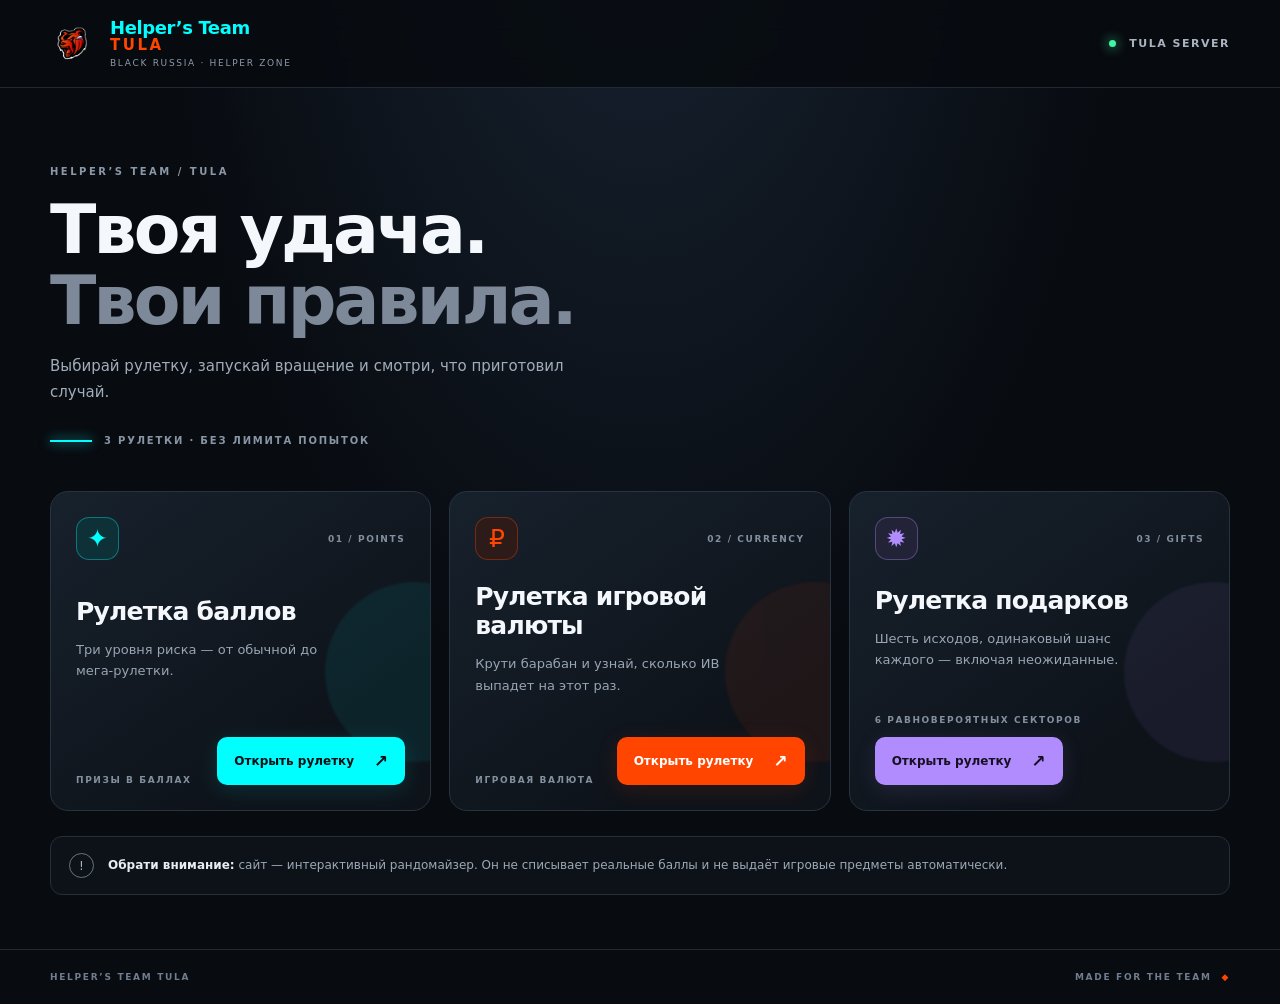
==== commit 46187172: "Initial commit" ====
--- a/index.html
+++ b/index.html
@@ -1,105 +1,45 @@
-<!DOCTYPE html>
+<!doctype html>
 <html lang="ru">
 <head>
-  <meta charset="UTF-8">
-  <meta name="viewport" content="width=device-width, initial-scale=1.0">
-  <meta name="theme-color" content="#100d16">
-  <title>Helper's Team TULA — Рулетки</title>
-  <link rel="stylesheet" href="css/style.css">
+  <meta charset="utf-8"><meta name="viewport" content="width=device-width, initial-scale=1">
+  <meta name="theme-color" content="#080b10">
+  <title>Helper’s Team TULA</title>
+  <link rel="stylesheet" href="./css/style.css">
+  <script defer src="./js/main.js"></script>
 </head>
 <body>
-<<<<<<< HEAD
-  <header class="site-header">
-    <a class="brand" href="index.html" aria-label="На главную">
-      <img class="brand-logo" src="logo.png" alt="BLACK RUSSIA">
-      <span class="brand-name">HELPER'S TEAM <b>TULA</b></span>
-    </a>
-    <span class="header-label">BLACK RUSSIA</span>
-  </header>
-
-  <main class="container">
-    <section class="hero">
-      <p class="eyebrow">BLACK RUSSIA · TULA</p>
-      <h1>Крути рулетку.
-<span>Испытай удачу.</span></h1>
-      <p class="hero-description">
-        Выбирай рулетку, запускай вращение и смотри, что тебе выпадет.
-        Удача уже на твоей стороне?
-      </p>
-    </section>
-
-    <section class="roulette-grid" aria-label="Выбор рулетки">
-      <a class="roulette-card points-card" href="points.html">
-        <div class="card-top">
-          <span class="card-number">01</span>
-          <span class="card-icon" aria-hidden="true">✦</span>
-        </div>
-        <div class="card-content">
-          <p class="card-category">НАГРАДЫ</p>
-          <h2>Рулетка баллов</h2>
-          <p>Испытай удачу и получи баллы за свою активность.</p>
-        </div>
-        <div class="card-bottom">
-          <span>Попытки не ограничены</span>
-          <span class="card-arrow" aria-hidden="true">↗</span>
-        </div>
-      </a>
-
-      <a class="roulette-card currency-card" href="currency.html">
-        <div class="card-top">
-          <span class="card-number">02</span>
-          <span class="card-icon" aria-hidden="true">₽</span>
-        </div>
-        <div class="card-content">
-          <p class="card-category">ИГРОВАЯ ВАЛЮТА</p>
-          <h2>Рулетка ИВ</h2>
-          <p>Крути рулетку и узнай, сколько игровой валюты тебе достанется.</p>
-        </div>
-        <div class="card-bottom">
-          <span>Попытки не ограничены</span>
-          <span class="card-arrow" aria-hidden="true">↗</span>
-        </div>
-      </a>
-
-      <a class="roulette-card gifts-card" href="gifts.html">
-        <div class="card-top">
-          <span class="card-number">03</span>
-          <span class="card-icon" aria-hidden="true">✧</span>
-        </div>
-        <div class="card-content">
-          <p class="card-category">СЮРПРИЗЫ</p>
-          <h2>Рулетка подарков</h2>
-          <p>Выбирай рулетку и открывай свой случайный подарок.</p>
-        </div>
-        <div class="card-bottom">
-          <span>Попытки не ограничены</span>
-          <span class="card-arrow" aria-hidden="true">↗</span>
-        </div>
-      </a>
-    </section>
-
-    <section class="home-footer">
-      <span class="footer-line"></span>
-      <p>HELPER'S TEAM TULA</p>
-      <span class="footer-line"></span>
-    </section>
-  </main>
-
-  <footer class="site-footer">
-    <p>Неофициальный инструмент команды помощников BLACK RUSSIA TULA</p>
-  </footer>
-</body>
-</html>
-=======
-<header class="site-header"><a class="brand" href="index.html" aria-label="Helper’s Team TULA — главная"><span class="logo-slot"><img src="./logo.png" alt="Логотип команды" onerror="this.style.display='none';this.nextElementSibling.style.display='grid'"><span class="logo-fallback">HT</span></span><span class="brand-name"><span>Helper’s Team</span> <b>TULA</b></span></a><span class="header-tag">BLACK RUSSIA <i>•</i> TULA</span></header>
-<main class="home-wrap">
-  <section class="hero"><div class="eyebrow"><span class="pulse"></span> HELPER’S TEAM / TULA SERVER</div><h1>УДАЧА НА <span>ТВОЕЙ</span><br>СТОРОНЕ?</h1><p class="hero-copy">Выбирай рулетку, испытывай удачу и забирай свой результат. Три механики — один командный азарт.</p><div class="hero-stats"><div><strong>03</strong><span>РУЛЕТКИ</span></div><div><strong>∞</strong><span>ЭМОЦИИ</span></div><div><strong>100%</strong><span>В ТВОЁМ БРАУЗЕРЕ</span></div></div></section>
-  <section class="roulette-grid" aria-label="Выбор рулетки">
-    <article class="roulette-card points-card"><div class="card-top"><span class="card-icon">✦</span><span class="card-index">01 / POINTS</span></div><h2>Рулетка баллов</h2><p>Проверь удачу и узнай, сколько баллов принесёт следующий спин.</p><div class="card-meta"><span>СТОИМОСТЬ</span><strong>35–55 <small>БАЛЛОВ</small></strong></div><a class="button button-cyan" href="points.html">Открыть рулетку <span>↗</span></a></article>
-    <article class="roulette-card currency-card"><div class="card-top"><span class="card-icon">₽</span><span class="card-index">02 / GAME CASH</span></div><h2>Рулетка игровой валюты</h2><p>Крути ИВ-рулетку и лови шанс на крупный игровой приз.</p><div class="card-meta"><span>ПОПЫТКИ</span><strong>2 <small>НА БРАУЗЕР</small></strong></div><a class="button button-orange" href="currency.html">Открыть рулетку <span>↗</span></a></article>
-    <article class="roulette-card gifts-card"><div class="card-top"><span class="card-icon">♜</span><span class="card-index">03 / SURPRISE</span></div><h2>Рулетка подарков</h2><p>Шесть неожиданных исходов. Каждый сектор имеет одинаковый шанс.</p><div class="card-meta"><span>ВОЗМОЖНЫХ ИСХОДОВ</span><strong>06 <small>ПРИЗОВ</small></strong></div><a class="button button-cyan" href="gifts.html">Открыть рулетку <span>↗</span></a></article>
+<header class="topbar">
+  <a class="brand" href="./index.html">
+    <img class="brand-logo" src="./logo.png" alt="BLACK RUSSIA" onerror="this.style.display='none'">
+    <span><b>Helper’s Team</b> <strong>TULA</strong><small>BLACK RUSSIA · HELPER ZONE</small></span>
+  </a>
+  <div class="top-tag"><span class="status-dot"></span> TULA SERVER</div>
+</header>
+<main class="container home">
+  <section class="hero">
+    <div class="eyebrow">HELPER’S TEAM / TULA</div>
+    <h1>Твоя удача.<br><span>Твои правила.</span></h1>
+    <p>Выбирай рулетку, запускай вращение и смотри, что приготовил случай.</p>
+    <div class="hero-line"><span></span><small>3 РУЛЕТКИ · БЕЗ ЛИМИТА ПОПЫТОК</small></div>
   </section>
-  <p class="home-note"><span>ⓘ</span> Рулетки созданы для командной активности. Результаты работают на стороне браузера и не являются серверной записью выигрыша.</p>
-</main><footer class="site-footer"><span>HELPER’S TEAM <b>TULA</b></span><span>MADE FOR THE TEAM <i>◆</i></span></footer>
-</body></html>
->>>>>>> 895b3d9 (Initial commit)
+  <section class="roulette-grid">
+    <article class="feature-card points-card">
+      <div class="card-top"><span class="card-icon">✦</span><span class="card-index">01 / POINTS</span></div>
+      <div><h2>Рулетка баллов</h2><p>Три уровня риска — от обычной до мега-рулетки.</p></div>
+      <div class="card-bottom"><span class="mini-label">ПРИЗЫ В БАЛЛАХ</span><a class="button button-cyan" href="./points.html">Открыть рулетку <span>↗</span></a></div>
+    </article>
+    <article class="feature-card currency-card">
+      <div class="card-top"><span class="card-icon">₽</span><span class="card-index">02 / CURRENCY</span></div>
+      <div><h2>Рулетка игровой валюты</h2><p>Крути барабан и узнай, сколько ИВ выпадет на этот раз.</p></div>
+      <div class="card-bottom"><span class="mini-label">ИГРОВАЯ ВАЛЮТА</span><a class="button button-orange" href="./currency.html">Открыть рулетку <span>↗</span></a></div>
+    </article>
+    <article class="feature-card gifts-card">
+      <div class="card-top"><span class="card-icon">✹</span><span class="card-index">03 / GIFTS</span></div>
+      <div><h2>Рулетка подарков</h2><p>Шесть исходов, одинаковый шанс каждого — включая неожиданные.</p></div>
+      <div class="card-bottom"><span class="mini-label">6 РАВНОВЕРОЯТНЫХ СЕКТОРОВ</span><a class="button button-purple" href="./gifts.html">Открыть рулетку <span>↗</span></a></div>
+    </article>
+  </section>
+  <section class="notice"><span class="notice-mark">!</span><p><b>Обрати внимание:</b> сайт — интерактивный рандомайзер. Он не списывает реальные баллы и не выдаёт игровые предметы автоматически.</p></section>
+</main>
+<footer class="footer"><span>HELPER’S TEAM TULA</span><span>MADE FOR THE TEAM <i>◆</i></span></footer>
+</body></html>
--- a/css/style.css
+++ b/css/style.css
@@ -1,79 +1 @@
- :root{--bg:#090b10;--panel:#11151d;--panel2:#151b24;--cyan:#00ffff;--orange:#ff4500;--white:#f4f7fb;--muted:#8e9aa9;--line:#29313d;--font-head:'Oswald',Impact,sans-serif;--font-body:'Inter',Arial,sans-serif}*{box-sizing:border-box}html{scroll-behavior:smooth}body{margin:0;background:radial-gradient(ellipse at 50% -20%,#17212b 0,transparent 50%),var(--bg);color:var(--white);font-family:var(--font-body);min-height:100vh;display:flex;flex-direction:column}body:before{content:"";position:fixed;inset:0;pointer-events:none;opacity:.18;background-image:linear-gradient(#202a351f 1px,transparent 1px),linear-gradient(90deg,#202a351f 1px,transparent 1px);background-size:38px 38px;mask-image:linear-gradient(to bottom,black,transparent 80%)}a{color:inherit;text-decoration:none}button{font:inherit}.site-header,.site-footer{position:relative;z-index:1;display:flex;align-items:center;justify-content:space-between;padding:18px clamp(18px,5vw,72px);border-bottom:1px solid #ffffff12}.site-footer{margin-top:auto;border-top:1px solid #ffffff12;border-bottom:0;color:#718091;font-size:10px;font-weight:700;letter-spacing:1.6px}.site-footer b{color:var(--orange)}.site-footer i{color:var(--cyan);font-style:normal;margin-left:8px}.brand{display:flex;align-items:center;gap:12px}.logo-slot{width:43px;height:43px;border:1px solid #00ffff75;background:#101d24;display:grid;place-items:center;position:relative;overflow:hidden;flex:none;box-shadow:0 0 18px #00ffff18}.logo-slot img{width:100%;height:100%;object-fit:contain}.logo-fallback{display:none;place-items:center;color:var(--cyan);font:700 19px var(--font-head);letter-spacing:-1px}.brand-name{font:600 clamp(17px,2vw,23px) var(--font-head);letter-spacing:.4px}.brand-name span{color:var(--cyan);text-shadow:0 0 15px #00ffff35}.brand-name b{color:var(--orange);font-weight:600}.header-tag,.back-link{font-size:11px;letter-spacing:1.6px;font-weight:700;color:#98a4b2}.header-tag i{font-style:normal;color:var(--orange);padding:0 6px}.back-link{border:1px solid var(--line);padding:11px 15px;transition:.2s}.back-link:hover{border-color:var(--cyan);color:var(--cyan)}.home-wrap,.page-wrap{position:relative;z-index:1;width:min(1180px,calc(100% - 40px));margin:0 auto;padding:58px 0 62px}.hero{max-width:720px;margin:0 auto 46px;text-align:center}.eyebrow{color:var(--cyan);font-size:10px;font-weight:800;letter-spacing:2.6px;display:flex;align-items:center;justify-content:center;gap:9px}.pulse{width:6px;height:6px;border-radius:50%;background:var(--cyan);box-shadow:0 0 12px var(--cyan)}h1,h2,p{margin-top:0}.hero h1,.page-heading h1{font:700 clamp(40px,7vw,74px)/.98 var(--font-head);letter-spacing:.5px;margin:20px 0 17px}.hero h1 span{color:var(--orange);text-shadow:0 0 30px #ff45002b}.hero-copy,.page-heading p{color:var(--muted);font-size:14px;line-height:1.8;max-width:560px;margin:0 auto}.hero-stats{display:flex;justify-content:center;gap:0;margin-top:32px}.hero-stats div{padding:0 28px;border-right:1px solid var(--line);display:flex;flex-direction:column;gap:3px}.hero-stats div:last-child{border:0}.hero-stats strong{font:600 25px var(--font-head);color:var(--white)}.hero-stats span{font-size:9px;color:#788596;letter-spacing:1.5px;font-weight:700}.roulette-grid{display:grid;grid-template-columns:repeat(3,minmax(0,1fr));gap:17px}.roulette-card{--glow:var(--cyan);background:linear-gradient(145deg,#141a23,#0e1219);border:1px solid #2a3440;padding:25px 24px 23px;position:relative;overflow:hidden;transition:transform .25s,border-color .25s,box-shadow .25s;display:flex;flex-direction:column;min-height:320px}.roulette-card:before{content:"";position:absolute;top:-80px;right:-70px;width:180px;height:180px;border-radius:50%;background:var(--glow);opacity:.06;filter:blur(5px);transition:opacity .25s}.roulette-card:hover{transform:translateY(-6px);border-color:var(--glow);box-shadow:0 12px 35px #0008,0 0 22px color-mix(in srgb,var(--glow) 12%,transparent)}.roulette-card:hover:before{opacity:.16}.currency-card{--glow:var(--orange)}.gifts-card{--glow:#b6a1ff}.card-top{display:flex;justify-content:space-between;align-items:center}.card-icon{display:grid;place-items:center;width:44px;height:44px;border:1px solid color-mix(in srgb,var(--glow) 55%,transparent);color:var(--glow);font-size:24px;background:color-mix(in srgb,var(--glow) 8%,transparent)}.card-index{font:500 11px var(--font-head);letter-spacing:1.5px;color:#667382}.roulette-card h2{font:600 25px var(--font-head);margin:27px 0 9px}.roulette-card p{color:var(--muted);font-size:12px;line-height:1.7;margin-bottom:24px;min-height:42px}.card-meta{display:flex;justify-content:space-between;align-items:center;border-top:1px solid #ffffff12;padding:14px 0 18px;margin-top:auto}.card-meta>span{font-size:9px;color:#718091;font-weight:800;letter-spacing:1px}.card-meta strong{font:600 18px var(--font-head)}.card-meta small{font:600 9px var(--font-body);color:var(--muted)}.button{border:1px solid var(--cyan);background:var(--cyan);color:#071115;min-height:44px;padding:12px 16px;display:inline-flex;justify-content:center;align-items:center;gap:16px;font-size:11px;font-weight:800;letter-spacing:.7px;text-transform:uppercase;cursor:pointer;transition:transform .2s,box-shadow .2s,background .2s,color .2s}.button span{font-size:18px;line-height:10px}.button:hover:not(:disabled){transform:translateY(-2px);box-shadow:0 0 24px #00ffff30}.button:active:not(:disabled){transform:translateY(0)}.button:focus-visible,.type-card:focus-visible,.back-link:focus-visible,a:focus-visible,.modal-close:focus-visible{outline:2px solid #fff;outline-offset:4px}.button-orange{background:var(--orange);border-color:var(--orange);color:#170b06}.button-orange:hover:not(:disabled){box-shadow:0 0 24px #ff450035}.button:disabled{opacity:.35;cursor:not-allowed;filter:grayscale(.5)}.home-note{color:#768392;font-size:11px;line-height:1.6;text-align:center;margin:28px 0 0}.home-note span{color:var(--cyan);margin-right:7px}.page-wrap{padding-top:45px}.page-heading{text-align:center;margin-bottom:32px}.page-heading .eyebrow{justify-content:center}.page-heading h1{font-size:clamp(36px,5.5vw,56px);margin:13px 0}.cyan-text{color:var(--cyan);text-shadow:0 0 22px #00ffff20}.orange-text{color:var(--orange);text-shadow:0 0 22px #ff450020}.orange-eyebrow{color:var(--orange)}.type-grid{display:grid;grid-template-columns:repeat(3,minmax(0,1fr));gap:12px;margin-bottom:20px}.type-card{border:1px solid var(--line);background:#10151d;color:var(--white);text-align:left;padding:19px 20px;cursor:pointer;min-width:0;transition:.2s;position:relative}.type-card:hover{border-color:#6d7b8b;background:#141b24}.type-card.selected{border-color:var(--cyan);background:linear-gradient(140deg,#0c2529,#111820);box-shadow:inset 0 0 0 1px #00ffff22,0 0 20px #00ffff0b}.orange-type.selected{border-color:var(--orange);background:linear-gradient(140deg,#2b1710,#111820);box-shadow:inset 0 0 0 1px #ff450022}.type-label{display:block;font-size:9px;font-weight:800;letter-spacing:1.7px;color:var(--cyan);margin-bottom:12px}.orange-type .type-label{color:var(--orange)}.type-card strong{display:block;font:600 29px var(--font-head);margin-bottom:5px}.type-card strong small{font:600 10px var(--font-body);color:var(--muted)}.type-card>span:nth-of-type(2){font-size:11px;color:#c0c8d1}.type-card p{font-size:11px;color:var(--muted);line-height:1.6;margin:12px 0 0}.game-layout{display:grid;grid-template-columns:minmax(0,1.55fr) minmax(260px,.85fr);gap:18px}.game-panel,.rules-panel,.gift-control{background:linear-gradient(145deg,#141a23,#0e1219);border:1px solid #29333f;padding:24px}.panel-label{font-size:9px;font-weight:800;letter-spacing:1.8px;color:#7d8998;display:flex;justify-content:space-between;gap:12px;align-items:center}.live-dot{font-size:9px;color:var(--cyan);white-space:nowrap}.orange-live{color:var(--orange)}.number-stage{height:285px;position:relative;display:flex;flex-direction:column;align-items:center;justify-content:center;overflow:hidden;margin:14px 0}.stage-ring{position:absolute;width:235px;height:235px;border:1px solid #00ffff2c;border-radius:50%;box-shadow:inset 0 0 45px #00ffff08,0 0 35px #00ffff08}.stage-ring:before,.stage-ring:after{content:"";position:absolute;inset:13px;border:1px dashed #00ffff2b;border-radius:50%}.stage-ring:after{inset:29px;border-style:solid;border-color:#00ffff14}.orange-stage .stage-ring{border-color:#ff45003b;box-shadow:inset 0 0 45px #ff450008,0 0 35px #ff450008}.orange-stage .stage-ring:before{border-color:#ff45002b}.stage-value{position:relative;z-index:1;font:700 clamp(58px,8vw,88px)/1 var(--font-head);color:var(--cyan);text-shadow:0 0 28px #00ffff4a;max-width:100%;overflow-wrap:anywhere;text-align:center}.currency-value{color:var(--orange);text-shadow:0 0 28px #ff45004a;font-size:clamp(42px,6vw,68px)}.stage-caption{position:relative;z-index:1;font-size:9px;letter-spacing:2.3px;color:#9ba7b5;font-weight:800;margin-top:13px}.stage-ticker{position:relative;z-index:1;margin-top:22px;font:500 10px var(--font-head);letter-spacing:2px;color:#647383}.spinning .stage-ring{animation:orbit 1s linear infinite}.spinning .stage-value{animation:flicker .12s linear infinite}@keyframes orbit{to{transform:rotate(360deg)}}@keyframes flicker{50%{opacity:.6;transform:scale(.98)}}.button-row{text-align:center}.button-large{min-width:min(290px,100%);min-height:50px}.status-line{font-size:11px;line-height:1.6;color:#8794a3;text-align:center;margin:15px 0 0;min-height:18px}.rules-panel h2,.prize-list h2{font:600 24px var(--font-head);margin:17px 0 15px}.rules-list{padding-left:17px;margin:0 0 22px;color:#a5b0bd;font-size:11px;line-height:1.8}.rules-list li{padding-left:4px;margin-bottom:8px}.rules-list li::marker{color:var(--cyan)}.orange-panel+.rules-panel .rules-list li::marker{color:var(--orange)}.rule-chip{border-top:1px solid #ffffff12;padding:13px 0;display:flex;flex-direction:column;gap:6px}.rule-chip span{font-size:9px;letter-spacing:1.4px;color:#7b8898;font-weight:800}.rule-chip strong{font:500 17px var(--font-head)}.text-link{display:inline-block;margin-top:12px;font-size:10px;font-weight:700;color:var(--cyan)}.text-link:hover{text-decoration:underline}.orange-panel{border-color:#553024}.attempt-box{display:flex;align-items:center;gap:15px;padding:14px;background:#24170f;border:1px solid #ff45002b;margin:18px 0}.attempt-box strong{font:700 36px var(--font-head);color:var(--orange)}.attempt-box span{font-size:9px;letter-spacing:1.3px;font-weight:800;color:#b4a29b}.notice{background:#211912;border-left:2px solid var(--orange);padding:12px;color:#b7a49a;font-size:10px;line-height:1.7;margin:0 0 18px}.notice b{color:#ff9a70}.gift-game{display:grid;grid-template-columns:minmax(0,1.05fr) minmax(300px,.95fr);gap:24px;align-items:start}.wheel-column{display:flex;flex-direction:column;align-items:center;padding:12px 0 0}.wheel-frame{width:min(430px,100%);aspect-ratio:1;position:relative;border-radius:50%;padding:10px;background:linear-gradient(135deg,#3b4a55,#121820 40%,#596a77);box-shadow:0 0 0 1px #7a8a9740,0 0 45px #00ffff0b,0 22px 45px #0008}.gift-wheel{width:100%;height:100%;border-radius:50%;position:relative;border:3px solid #0b1016;overflow:hidden;background:conic-gradient(from -30deg,#00ffff 0deg 60deg,#ff4500 60deg 120deg,#273b4b 120deg 180deg,#b7a2ff 180deg 240deg,#e4e8ee 240deg 300deg,#1c2a36 300deg 360deg);transition:transform 5s cubic-bezier(.12,.68,.08,1)}.gift-wheel:before{content:"";position:absolute;inset:0;background:repeating-conic-gradient(from -30deg,transparent 0deg 59.3deg,#080b10 59.3deg 60deg);z-index:1}.wheel-center{position:absolute;z-index:3;left:50%;top:50%;transform:translate(-50%,-50%);width:22%;aspect-ratio:1;border-radius:50%;background:#0a0e14;border:3px solid #8b9aa6;box-shadow:0 0 0 5px #101820,0 0 22px #00ffff30;display:flex;align-items:center;justify-content:center;flex-direction:column;color:var(--cyan);font:700 24px var(--font-head)}.wheel-center small{font:700 7px var(--font-body);letter-spacing:2px;color:var(--orange)}.wheel-pointer{position:relative;z-index:4;width:0;height:0;border-left:15px solid transparent;border-right:15px solid transparent;border-top:30px solid var(--orange);filter:drop-shadow(0 0 8px #ff450080);margin-bottom:-4px}.wheel-legend{display:flex;flex-direction:column;align-items:center;gap:8px;margin-top:18px;font-size:10px;color:#83909e;text-align:center}.wheel-legend span:first-child{color:#c5d0da}.wheel-legend i{display:inline-block;width:7px;height:7px;border-radius:50%;background:var(--cyan);margin-right:6px}.gift-control{padding:25px}.gift-result{padding:25px 5px 23px;text-align:center;border-bottom:1px solid #ffffff12;margin-bottom:20px}.result-kicker{font-size:9px;letter-spacing:2px;color:#778595;font-weight:800}.gift-result strong{display:block;font:600 clamp(24px,3vw,35px)/1.15 var(--font-head);margin:16px 0 10px;color:var(--cyan)}.gift-result p{color:#8e9aa9;font-size:11px;line-height:1.7;margin:0}.prize-list{margin-top:27px}.prize-list h2{font-size:20px}.prize-list ol{list-style:none;padding:0;margin:0;display:grid;gap:7px;counter-reset:prize}.prize-list li{counter-increment:prize;display:flex;gap:10px;align-items:flex-start;font-size:10px;line-height:1.5;color:#aab5c1;padding:8px;background:#ffffff04;border:1px solid #ffffff0b}.prize-list li:before{content:counter(prize,decimal-leading-zero);color:var(--cyan);font:600 12px var(--font-head);min-width:22px}.rules-strip{display:flex;gap:18px;align-items:flex-start;border:1px solid #26313d;background:#10151d;padding:16px 19px;margin-top:24px;color:#9ba7b4;font-size:10px;line-height:1.7}.rules-strip b{color:var(--cyan);letter-spacing:1.5px;white-space:nowrap}.result-modal{background:#111821;color:var(--white);border:1px solid #00ffff6b;padding:35px;width:min(440px,calc(100% - 32px));text-align:center;box-shadow:0 0 70px #00ffff18}.result-modal::backdrop{background:#020408d9;backdrop-filter:blur(6px)}.modal-close{position:absolute;right:12px;top:8px;background:transparent;border:0;color:#a6b2bf;font-size:28px;cursor:pointer}.modal-kicker{font-size:9px;letter-spacing:2px;color:var(--cyan);font-weight:800}.modal-spark{font-size:36px;color:var(--orange);margin:18px 0 5px;text-shadow:0 0 22px #ff450050}.result-modal h2{font:600 29px/1.2 var(--font-head);margin:0 0 12px}.result-modal p{font-size:11px;line-height:1.7;color:#94a0af;margin-bottom:22px}.result-modal .button{width:100%}.confetti{animation:pop .5s ease-out}@keyframes pop{0%{transform:scale(.75);opacity:.3}70%{transform:scale(1.06)}100%{transform:scale(1);opacity:1}}@media(max-width:850px){.roulette-grid{grid-template-columns:1fr;max-width:560px;margin:auto}.roulette-card{min-height:275px}.hero{margin-bottom:35px}.game-layout{grid-template-columns:1fr}.rules-panel{display:grid;grid-template-columns:1fr 1fr;column-gap:22px}.rules-panel>.panel-label,.rules-panel h2,.rules-panel .rules-list,.rules-panel .notice,.rules-panel .attempt-box,.rules-panel .text-link{grid-column:1/-1}.gift-game{grid-template-columns:1fr;max-width:620px;margin:auto}.wheel-frame{width:min(390px,90vw)}.gift-control{width:100%}}@media(max-width:600px){.site-header{padding:13px 16px}.header-tag{display:none}.logo-slot{width:36px;height:36px}.brand-name{font-size:18px}.back-link{font-size:9px;padding:10px}.home-wrap,.page-wrap{width:calc(100% - 28px);padding:38px 0 42px}.hero h1{font-size:42px}.hero-copy{font-size:12px}.hero-stats div{padding:0 12px}.hero-stats strong{font-size:21px}.hero-stats span{font-size:7px;letter-spacing:.8px}.roulette-card{padding:20px;min-height:270px}.page-heading h1{font-size:38px}.page-heading p{font-size:12px}.type-grid{grid-template-columns:1fr;gap:8px}.type-card{padding:15px 17px}.type-card strong{font-size:25px}.type-card p{margin-top:7px}.game-panel,.rules-panel,.gift-control{padding:18px}.number-stage{height:245px}.stage-ring{width:205px;height:205px}.stage-value{font-size:64px}.currency-value{font-size:40px}.rules-panel{display:block}.attempt-box{margin-top:16px}.gift-game{gap:20px}.wheel-frame{width:min(340px,88vw);padding:7px}.wheel-center{font-size:20px}.wheel-pointer{border-left-width:12px;border-right-width:12px;border-top-width:24px}.rules-strip{display:block}.rules-strip b{display:block;margin-bottom:6px}.site-footer{padding:17px 14px;font-size:8px;letter-spacing:.7px}.site-footer span:last-child{max-width:45%;text-align:right}}@media(prefers-reduced-motion:reduce){*,*:before,*:after{animation-duration:.01ms!important;animation-iteration-count:1!important;scroll-behavior:auto!important;transition-duration:.01ms!important}}
-.wheel-labels{position:absolute;inset:0;width:100%;height:100%;z-index:2;overflow:visible;pointer-events:none}.wheel-label{font:700 10px Inter,Arial,sans-serif;fill:#071015;paint-order:stroke;stroke:#ffffff40;stroke-width:.4px}.wheel-label:nth-child(2n){fill:#fff}.wheel-label:nth-child(4){fill:#151020}.wheel-label:nth-child(5){fill:#151a20}
-
-/* Убираем блоки с правилами на страницах рулеток */
-.rules-panel,
-.rules-strip {
-  display: none !important;
-}
-
-/* Убираем статистические показатели с главной */
-.hero-stats {
-  display: none !important;
-}
-
-/* Растягиваем игровую панель на освободившееся место */
-.game-layout {
-  grid-template-columns: minmax(0, 1fr);
-  max-width: 850px;
-  margin-left: auto;
-  margin-right: auto;
-}
-
-.game-layout-single {
-  grid-template-columns: minmax(0, 1fr);
-}
-
-/* Мобильная версия */
-max-width: 850px {
-  .game-layout,
-  .game-layout-single {
-    grid-template-columns: minmax(0, 1fr);
-  }
-}
-
-/* Логотип BLACK RUSSIA вместо текстового HT */
-.brand-logo {
-  display: block;
-  width: 48px;
-  height: 48px;
-  object-fit: contain;
-  flex-shrink: 0;
-}
-
-.brand {
-  display: inline-flex;
-  align-items: center;
-  gap: 12px;
-}
-
-/* Не показываем старые блоки с правилами и статистикой */
-.rules-panel,
-.rules-strip,
-.hero-stats {
-  display: none !important;
-}
-
-/* Карточка игры занимает доступную ширину */
-.game-layout,
-.game-layout-single {
-  grid-template-columns: minmax(0, 1fr);
-  max-width: 850px;
-  margin-left: auto;
-  margin-right: auto;
-}
-
-max-width: 850px {
-  .game-layout,
-  .game-layout-single {
-    grid-template-columns: minmax(0, 1fr);
-  }
-
-  .brand-logo {
-    width: 40px;
-    height: 40px;
-  }
-}
-
-
-
+:root{--bg:#080b10;--panel:#111720;--panel2:#151e29;--line:#283340;--cyan:#00ffff;--orange:#ff4500;--purple:#b18cff;--text:#f4f7fb;--muted:#8b98a8;--radius:18px}*{box-sizing:border-box}html{scroll-behavior:smooth}body{margin:0;background:radial-gradient(ellipse at 50% -20%,#182433 0,transparent 55%),var(--bg);color:var(--text);font-family:Inter,ui-sans-serif,system-ui,-apple-system,BlinkMacSystemFont,"Segoe UI",sans-serif;min-height:100vh;display:flex;flex-direction:column}a{color:inherit;text-decoration:none}button{font:inherit}.topbar{height:88px;border-bottom:1px solid #202a35;display:flex;align-items:center;justify-content:space-between;padding:0 max(24px,calc((100% - 1180px)/2));background:#080b10d9;backdrop-filter:blur(16px)}.brand{display:flex;align-items:center;gap:13px}.brand-logo{width:47px;height:47px;object-fit:contain}.brand span{display:flex;flex-direction:column;line-height:1.08;font-size:18px;letter-spacing:-.4px}.brand b{color:var(--cyan);font-weight:850}.brand strong{color:var(--orange);font-size:15px;letter-spacing:2.5px}.brand small{font-size:9px;letter-spacing:1.7px;color:#8d9baa;margin-top:6px}.top-tag,.back-link{font-size:11px;font-weight:800;letter-spacing:1.5px;color:#a9b4c0}.status-dot{display:inline-block;width:7px;height:7px;border-radius:50%;background:#40f5a3;box-shadow:0 0 12px #40f5a3;margin-right:8px}.back-link{padding:12px 16px;border:1px solid var(--line);border-radius:10px;transition:.2s}.back-link:hover{border-color:var(--cyan);color:var(--cyan)}.container{width:min(1180px,calc(100% - 40px));margin:0 auto}.home{padding:66px 0 54px;flex:1}.hero{padding:12px 0 45px}.eyebrow{font-size:10px;font-weight:850;letter-spacing:2.5px;color:var(--muted)}.hero h1,.page-heading h1{font-size:clamp(38px,6vw,68px);letter-spacing:-2.8px;line-height:1.04;margin:18px 0}.hero h1 span{color:#7d8998}.hero p,.page-heading p{max-width:520px;color:#a1adba;line-height:1.7;font-size:15px}.hero-line{display:flex;align-items:center;gap:12px;margin-top:30px}.hero-line span{width:42px;height:2px;background:var(--cyan);box-shadow:0 0 12px var(--cyan)}.hero-line small{font-size:10px;letter-spacing:1.8px;color:#8795a5;font-weight:800}.roulette-grid{display:grid;grid-template-columns:repeat(3,1fr);gap:18px}.feature-card{min-height:310px;padding:25px;display:flex;flex-direction:column;justify-content:space-between;border:1px solid var(--line);border-radius:var(--radius);background:linear-gradient(145deg,#17212c,#0e131a 75%);position:relative;overflow:hidden;transition:transform .25s,border-color .25s,box-shadow .25s}.feature-card:after{content:"";position:absolute;width:180px;height:180px;border-radius:50%;right:-75px;top:90px;filter:blur(1px);opacity:.07;background:var(--accent)}.feature-card:hover{transform:translateY(-6px);border-color:var(--accent);box-shadow:0 15px 45px #0008,0 0 22px color-mix(in srgb,var(--accent) 13%,transparent)}.points-card{--accent:var(--cyan)}.currency-card{--accent:var(--orange)}.gifts-card{--accent:var(--purple)}.card-top,.card-bottom{display:flex;align-items:center;justify-content:space-between;gap:12px;position:relative;z-index:1}.card-icon{width:43px;height:43px;display:grid;place-items:center;border-radius:13px;background:color-mix(in srgb,var(--accent) 12%,#10151d);border:1px solid color-mix(in srgb,var(--accent) 35%,transparent);color:var(--accent);font-size:25px}.card-index,.mini-label{font-size:9px;letter-spacing:1.6px;color:#8290a0;font-weight:800}.feature-card h2{font-size:25px;letter-spacing:-.8px;margin:22px 0 10px;position:relative;z-index:1}.feature-card p{font-size:13px;line-height:1.65;color:#98a5b4;max-width:270px;position:relative;z-index:1}.card-bottom{margin-top:28px;align-items:flex-end;flex-wrap:wrap}.button{display:inline-flex;justify-content:center;align-items:center;gap:20px;padding:14px 17px;border:0;border-radius:10px;font-size:12px;font-weight:900;cursor:pointer;transition:transform .2s,filter .2s,box-shadow .2s;white-space:nowrap}.button:hover{transform:translateY(-2px);filter:brightness(1.12)}.button:disabled{opacity:.65;cursor:wait;transform:none}.button span{font-size:17px}.button-cyan{background:var(--cyan);color:#051014;box-shadow:0 5px 22px #00ffff20}.button-orange{background:var(--orange);color:white;box-shadow:0 5px 22px #ff450020}.button-purple{background:var(--purple);color:#171022;box-shadow:0 5px 22px #b18cff20}.notice{margin-top:25px;display:flex;align-items:center;gap:14px;padding:16px 18px;border:1px solid #252e39;border-radius:12px;background:#0d1218}.notice-mark{width:25px;height:25px;border:1px solid #667383;border-radius:50%;display:grid;place-items:center;font-size:12px;color:#a7b4c2;flex:none}.notice p{margin:0;font-size:12px;line-height:1.6;color:#9ca9b7}.notice b{color:#e8edf3}.footer{width:100%;border-top:1px solid #202a35;padding:22px max(24px,calc((100% - 1180px)/2));display:flex;justify-content:space-between;gap:12px;font-size:9px;letter-spacing:1.7px;color:#6f7d8d;font-weight:800}.footer i{font-style:normal;color:var(--orange);margin-left:5px}.game-page{flex:1;padding:47px 0 58px}.page-heading{margin-bottom:30px}.page-heading h1{font-size:clamp(35px,5vw,52px);margin:12px 0}.cyan{color:var(--cyan)}.orange{color:var(--orange)}.purple{color:var(--purple)}.page-heading p{margin:0}.game-layout{display:grid;grid-template-columns:minmax(290px,.9fr) minmax(0,1.1fr);gap:18px}.panel{border:1px solid var(--line);border-radius:var(--radius);background:linear-gradient(145deg,#141c26,#0e131a);padding:24px;min-width:0}.panel-label{font-size:9px;font-weight:900;letter-spacing:2px;color:#8190a0;margin-bottom:22px}.mode-list{display:grid;gap:10px}.mode-option{display:grid;grid-template-columns:36px minmax(0,1fr) auto;align-items:center;gap:11px;text-align:left;padding:14px 12px;border:1px solid #293440;border-radius:12px;background:#0b1016;color:var(--text);cursor:pointer;transition:.2s}.mode-option:hover,.mode-option.active{border-color:var(--accent,var(--cyan));background:#151f28;box-shadow:inset 3px 0 var(--accent,var(--cyan))}.mode-option b{display:block;font-size:12px;margin-bottom:5px}.mode-option small{display:block;font-size:10px;color:#8794a3;line-height:1.4}.mode-option>strong{font-size:16px;text-align:right;white-space:nowrap}.mode-option>strong small{font-size:9px;margin-top:3px}.mode-symbol{display:grid;place-items:center;width:34px;height:34px;border-radius:9px;background:#1a2630;color:var(--accent,var(--cyan));font-size:19px}.info-strip{margin-top:17px;padding:12px;border-radius:9px;background:#101923;color:#7f8e9d;font-size:10px;line-height:1.5}.spin-panel{display:flex;flex-direction:column;align-items:stretch}.slot-frame{position:relative;padding:24px 0;margin:12px 0 15px;border:1px solid #2b3945;border-radius:12px;background:repeating-linear-gradient(135deg,#101820,#101820 8px,#131d26 8px,#131d26 16px);overflow:hidden}.slot-window{overflow:hidden;height:76px;display:flex;align-items:center;border-top:1px solid #25323e;border-bottom:1px solid #25323e;background:#080d12c9}.slot-track{display:flex;align-items:center;gap:12px;white-space:nowrap;padding:0 22px;will-change:transform}.slot-track span{min-width:92px;height:52px;display:grid;place-items:center;border:1px solid #2c3b48;border-radius:8px;background:#141f29;color:#9eafbd;font-size:20px;font-weight:850}.slot-track span.winner{border-color:var(--accent,var(--cyan));color:var(--accent,var(--cyan));box-shadow:0 0 22px color-mix(in srgb,var(--accent,var(--cyan)) 25%,transparent);background:#17242d}.slot-pointer{position:absolute;z-index:2;top:10px;bottom:10px;left:50%;width:2px;transform:translateX(-50%);background:var(--accent,var(--cyan));box-shadow:0 0 14px var(--accent,var(--cyan))}.result-block{text-align:center;padding:8px 0 19px}.result-caption{font-size:9px;font-weight:900;letter-spacing:2px;color:#8190a0}.result-value{display:flex;justify-content:center;align-items:baseline;gap:9px;margin:9px 0}.result-value span{font-size:clamp(40px,5vw,58px);letter-spacing:-2px;font-weight:950;line-height:1.1}.result-value small{font-size:12px;color:#8c9aa9;font-weight:800}.result-block p{font-size:11px;color:#8290a0;margin:0}.spin-button{width:100%;min-height:49px;margin-top:auto}.cost-note{text-align:center;font-size:10px;color:#7e8b99;margin-top:13px}.currency-slot .slot-track span{min-width:122px;font-size:16px}.wheel-panel{display:grid;grid-template-columns:minmax(280px,1fr) minmax(250px,.8fr);gap:34px;align-items:center;padding:30px}.wheel-wrap{position:relative;width:min(100%,400px);aspect-ratio:1;margin:0 auto;display:grid;place-items:center}.wheel{position:relative;width:100%;height:100%;border-radius:50%;border:8px solid #293542;box-shadow:0 0 0 4px #0a0f14,0 0 35px #b18cff20,inset 0 0 0 2px #ffffff30;background:conic-gradient(from -30deg,#263f4b 0deg 60deg,#6b3b27 60deg 120deg,#44345f 120deg 180deg,#254a42 180deg 240deg,#65414d 240deg 300deg,#3c4858 300deg 360deg);transition:transform 5.5s cubic-bezier(.12,.76,.12,1);overflow:hidden}.wheel:before{content:"";position:absolute;inset:0;background:repeating-conic-gradient(from -30deg,#ffffff00 0deg 58.9deg,#ffffff60 59.2deg 60deg);border-radius:50%}.wheel-labels{position:absolute;inset:0}.wheel-labels span{position:absolute;width:34%;left:33%;top:12%;height:28%;transform-origin:50% 136%;text-align:center;display:flex;justify-content:center;align-items:flex-start;padding-top:5px;font-size:clamp(8px,1.15vw,11px);line-height:1.25;font-weight:850;text-shadow:0 2px 4px #000; color:#fff}.wheel-labels span:nth-child(1){transform:rotate(0deg)}.wheel-labels span:nth-child(2){transform:rotate(60deg)}.wheel-labels span:nth-child(3){transform:rotate(120deg)}.wheel-labels span:nth-child(4){transform:rotate(180deg)}.wheel-labels span:nth-child(5){transform:rotate(240deg)}.wheel-labels span:nth-child(6){transform:rotate(300deg)}.wheel-center{position:absolute;z-index:3;left:50%;top:50%;transform:translate(-50%,-50%);width:24%;aspect-ratio:1;border-radius:50%;display:flex;flex-direction:column;justify-content:center;align-items:center;background:#080d12;border:4px solid #7b6aa1;box-shadow:0 0 0 3px #121722,0 0 20px #b18cff55;font-weight:950;font-size:20px;color:var(--purple)}.wheel-center small{font-size:7px;letter-spacing:2px}.wheel-pointer{position:absolute;z-index:5;top:-5px;left:50%;transform:translateX(-50%);width:0;height:0;border-left:16px solid transparent;border-right:16px solid transparent;border-top:30px solid #fff;filter:drop-shadow(0 0 8px var(--purple))}.wheel-result{text-align:center}.wheel-result h2{font-size:27px;letter-spacing:-.8px;margin:13px 0}.wheel-result p{font-size:12px;color:#8997a6;line-height:1.6;margin-bottom:25px}.prize-list{display:grid;grid-template-columns:repeat(3,1fr);gap:10px;margin-top:16px}.prize-list div{display:flex;gap:10px;align-items:flex-start;padding:14px;border:1px solid #252f3b;border-radius:10px;background:#0f151d;font-size:11px;line-height:1.45;color:#aeb8c4}.prize-list b{color:var(--purple);font-size:10px}.modal-backdrop{position:fixed;z-index:20;inset:0;background:#020408c9;backdrop-filter:blur(8px);display:grid;place-items:center;padding:20px}.modal-backdrop[hidden]{display:none}.result-modal{width:min(420px,100%);text-align:center;border:1px solid #554574;border-radius:20px;padding:32px;background:linear-gradient(145deg,#1b2030,#0c1018);box-shadow:0 0 60px #b18cff25;animation:pop .25s ease-out}.modal-spark{font-size:34px;color:var(--purple);margin-bottom:10px}.result-modal h2{font-size:25px;margin:12px 0}.result-modal p{color:#c2c9d3;line-height:1.6;font-size:14px;margin-bottom:24px}.result-modal .button{width:100%}@keyframes pop{from{transform:scale(.92);opacity:0}to{transform:scale(1);opacity:1}}@keyframes pulse{0%,100%{filter:brightness(1)}50%{filter:brightness(1.5)}}.spinning .slot-pointer{animation:pulse .5s infinite}@media(max-width:900px){.roulette-grid{grid-template-columns:1fr 1fr}.feature-card:last-child{grid-column:span 2;min-height:260px}.game-layout{grid-template-columns:1fr}.wheel-panel{grid-template-columns:1fr}.wheel-wrap{width:min(100%,350px)}.wheel-labels span{font-size:10px}.wheel-result{max-width:500px;margin:0 auto;width:100%}}@media(max-width:600px){.topbar{height:76px;padding:0 17px}.brand-logo{width:38px;height:38px}.brand span{font-size:15px}.brand strong{font-size:13px}.brand small{font-size:8px}.top-tag{font-size:8px;letter-spacing:1px}.container{width:calc(100% - 30px)}.home{padding-top:42px}.hero{padding-bottom:30px}.hero h1{letter-spacing:-1.7px}.roulette-grid{grid-template-columns:1fr}.feature-card,.feature-card:last-child{grid-column:auto;min-height:255px;padding:22px}.card-bottom{align-items:center}.mini-label{max-width:120px;line-height:1.5}.feature-card h2{font-size:23px}.game-page{padding-top:32px}.page-heading h1{letter-spacing:-1.8px}.panel{padding:17px}.mode-option{grid-template-columns:32px minmax(0,1fr) auto;padding:12px 9px;gap:8px}.mode-option b{font-size:11px}.mode-option small{font-size:9px}.mode-option>strong{font-size:14px}.mode-symbol{width:30px;height:30px}.slot-track span{min-width:80px}.wheel-panel{padding:20px 14px;gap:25px}.wheel-wrap{width:min(100%,310px)}.wheel-labels span{font-size:8px}.wheel-center{font-size:16px}.prize-list{grid-template-columns:1fr 1fr}.footer{padding:18px 15px;font-size:8px;letter-spacing:1px}.back-link{padding:10px;font-size:9px}.notice{align-items:flex-start}.notice p{font-size:11px}}
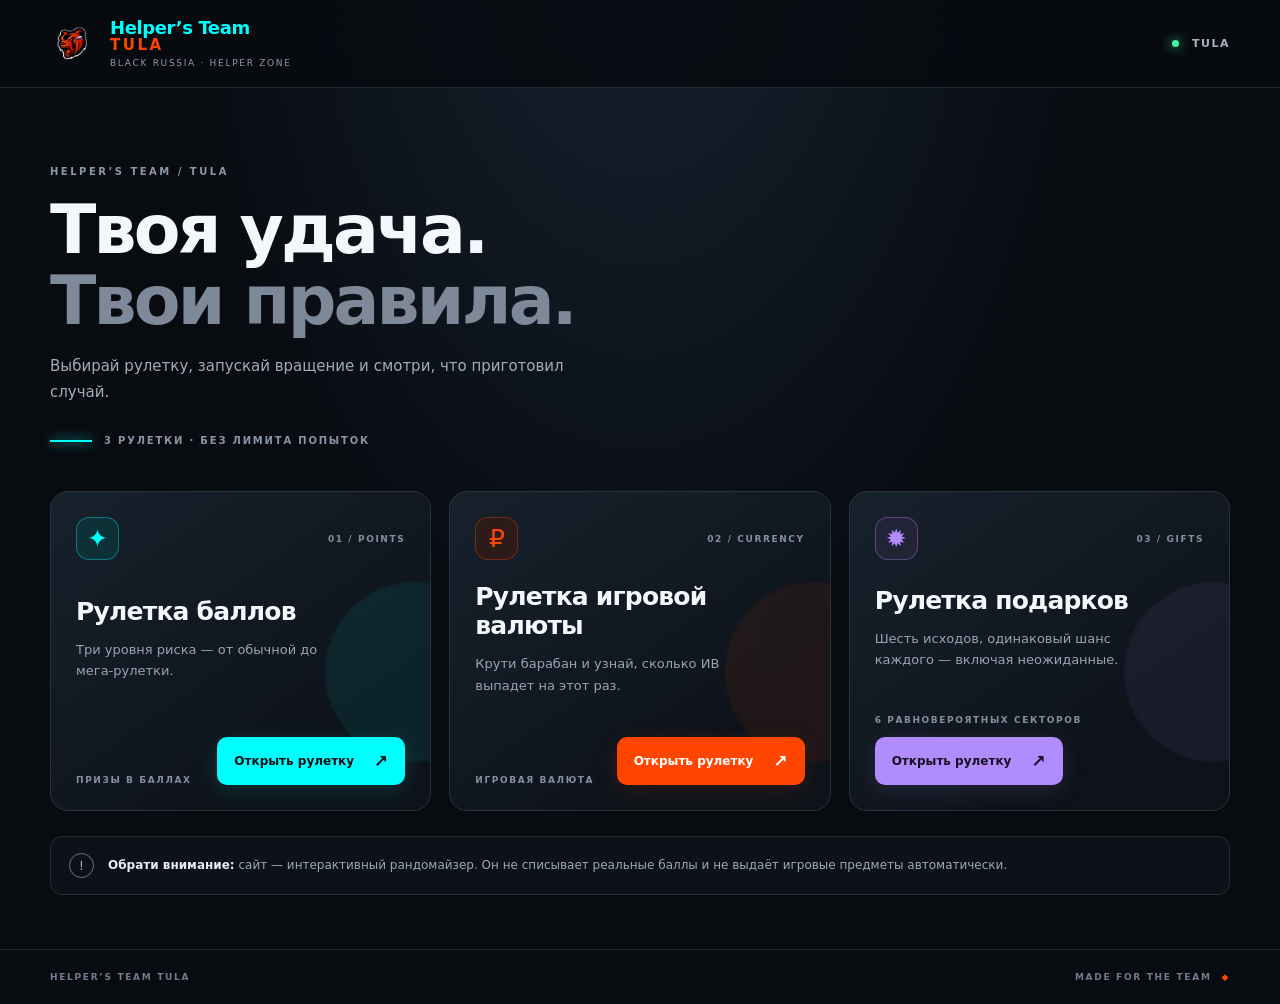
==== commit bf5dfe5b: "Update index.html" ====
--- a/index.html
+++ b/index.html
@@ -13,7 +13,7 @@
     <img class="brand-logo" src="./logo.png" alt="BLACK RUSSIA" onerror="this.style.display='none'">
     <span><b>Helper’s Team</b> <strong>TULA</strong><small>BLACK RUSSIA · HELPER ZONE</small></span>
   </a>
-  <div class="top-tag"><span class="status-dot"></span> TULA SERVER</div>
+  <div class="top-tag"><span class="status-dot"></span> TULA </div>
 </header>
 <main class="container home">
   <section class="hero">
@@ -42,4 +42,4 @@
   <section class="notice"><span class="notice-mark">!</span><p><b>Обрати внимание:</b> сайт — интерактивный рандомайзер. Он не списывает реальные баллы и не выдаёт игровые предметы автоматически.</p></section>
 </main>
 <footer class="footer"><span>HELPER’S TEAM TULA</span><span>MADE FOR THE TEAM <i>◆</i></span></footer>
-</body></html>+</body></html>
